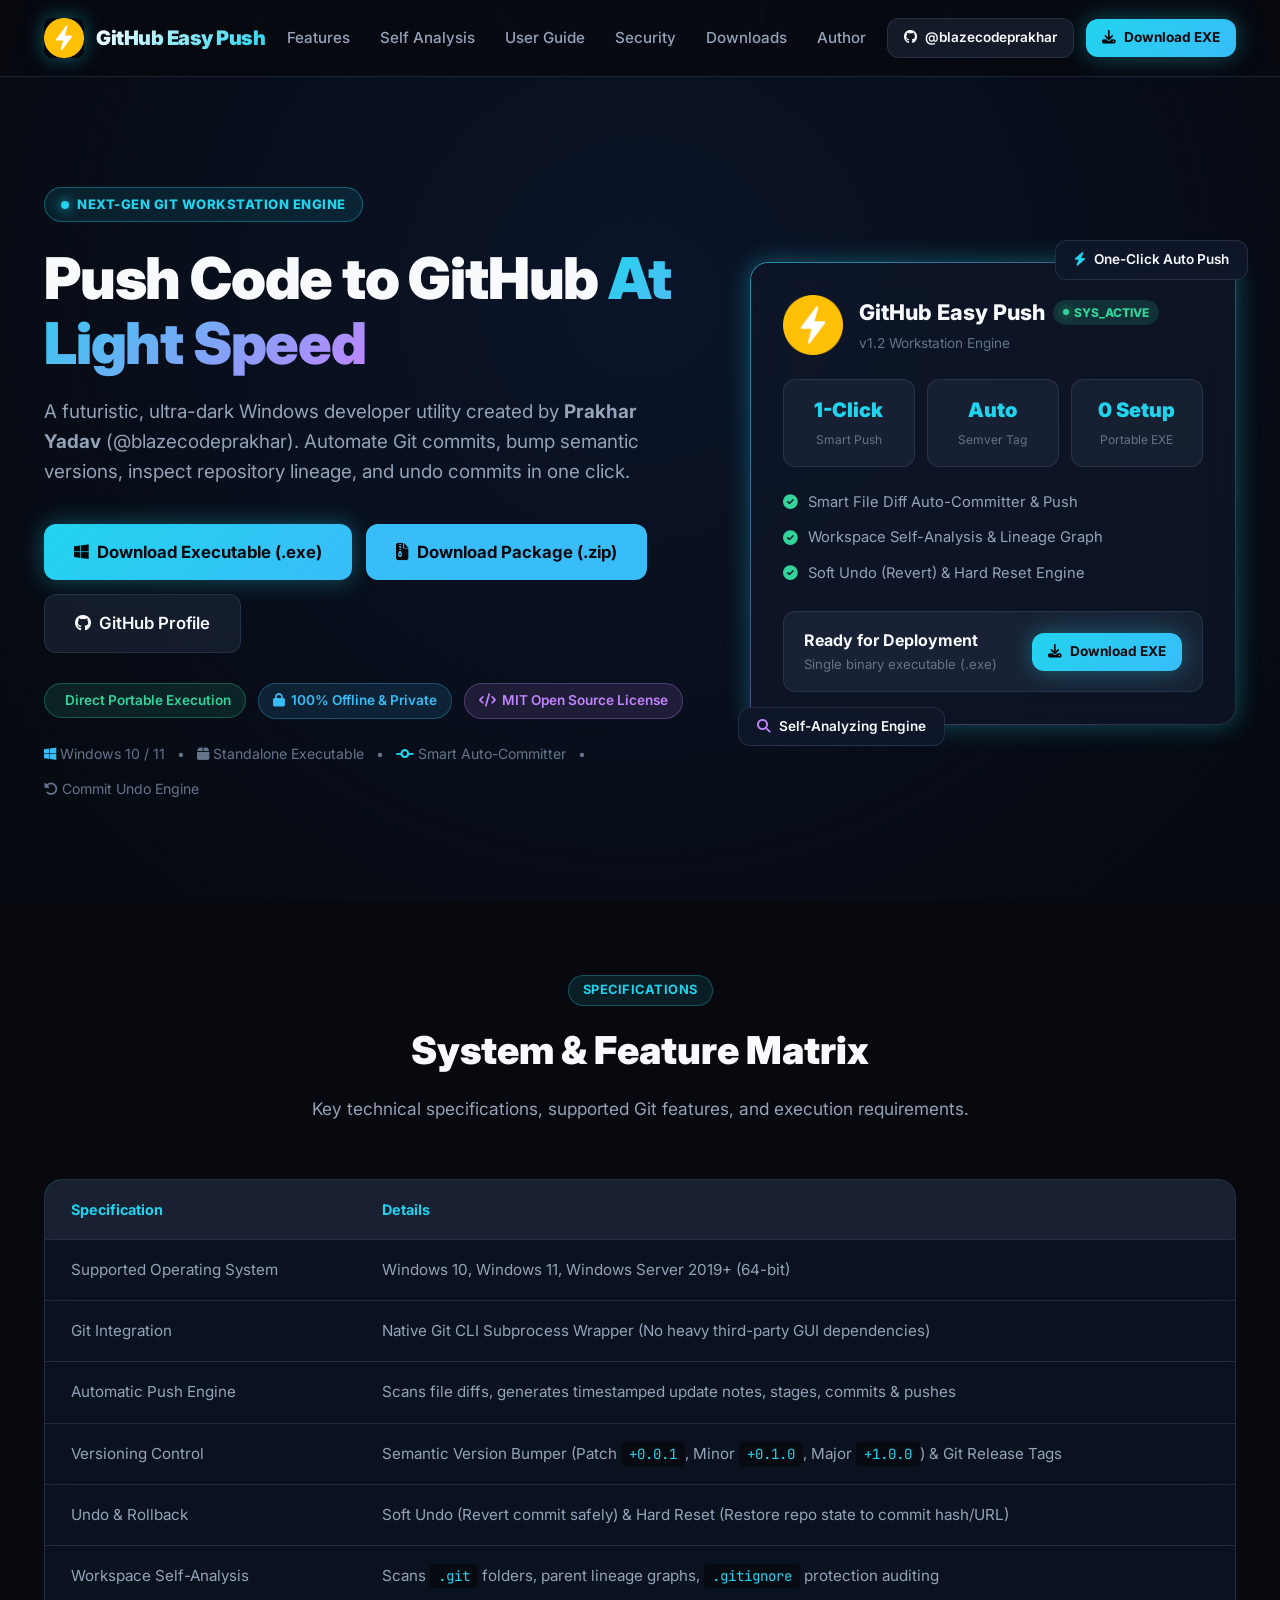
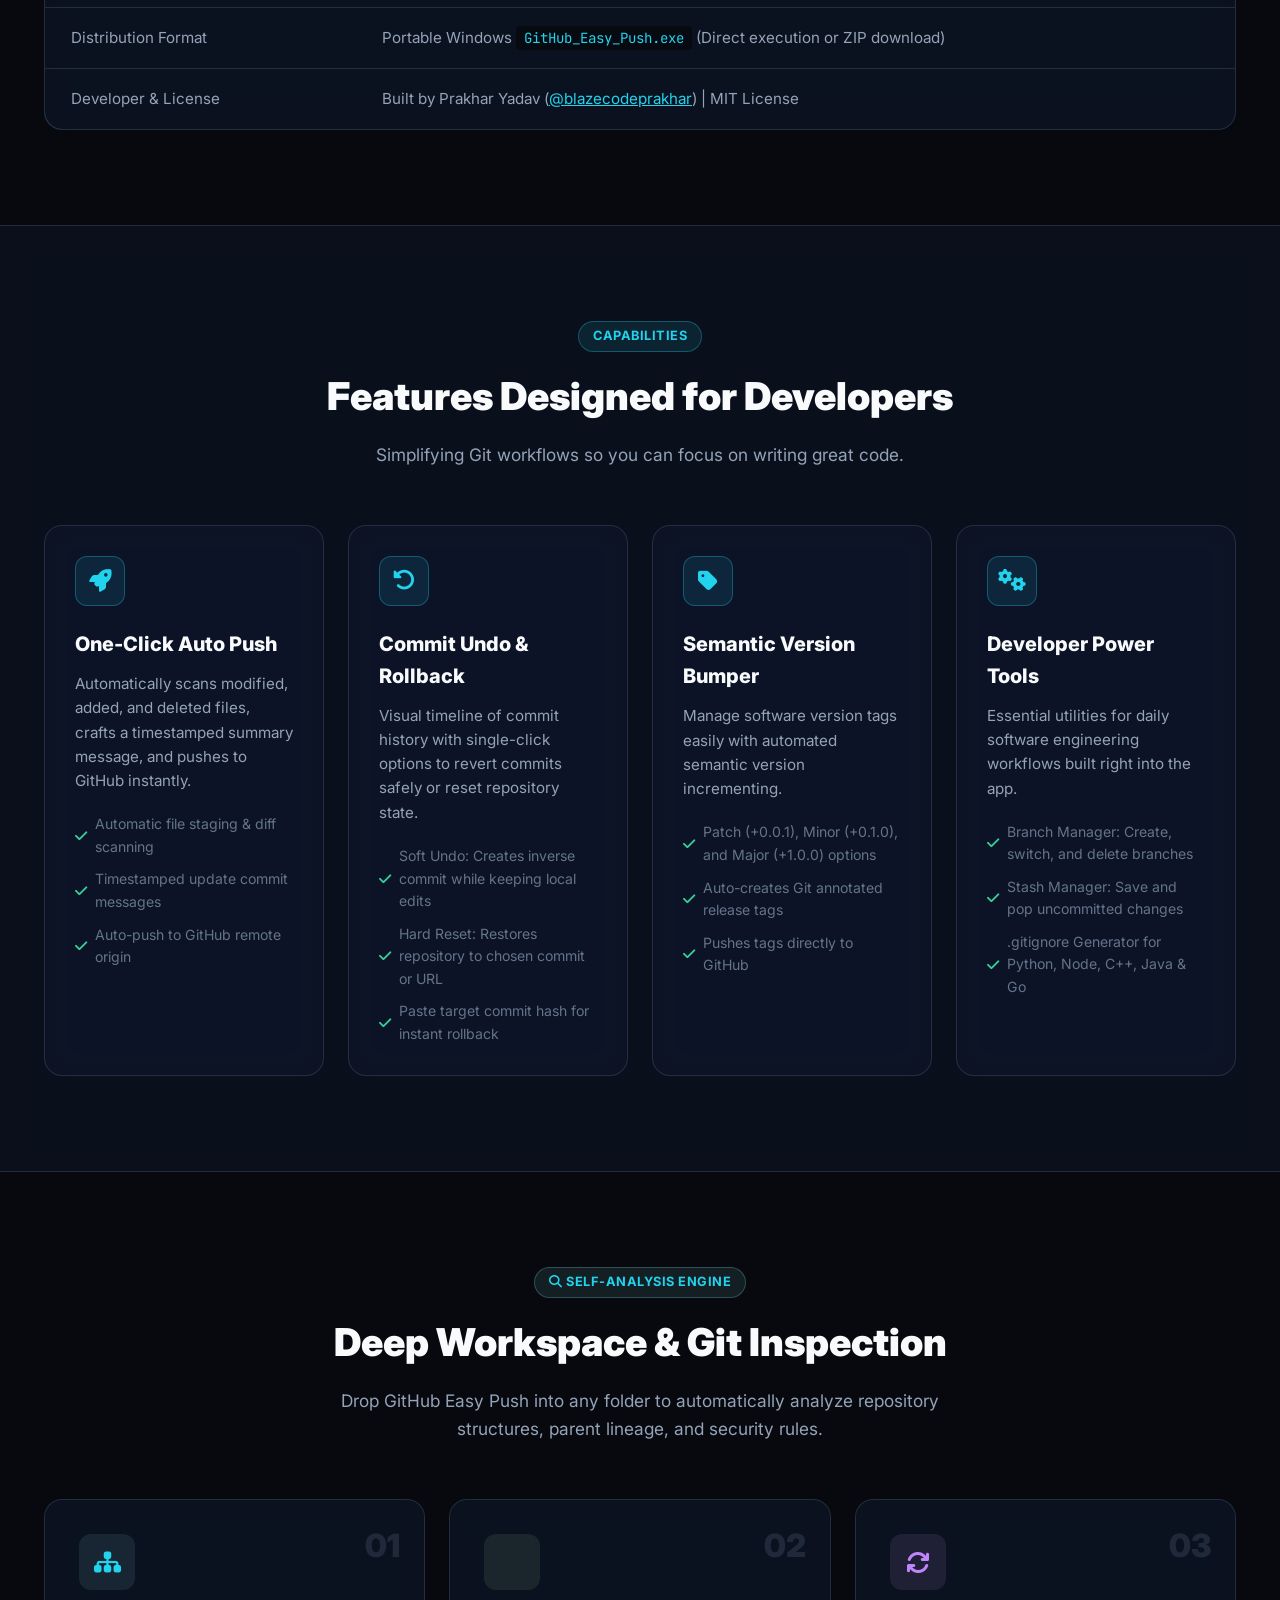
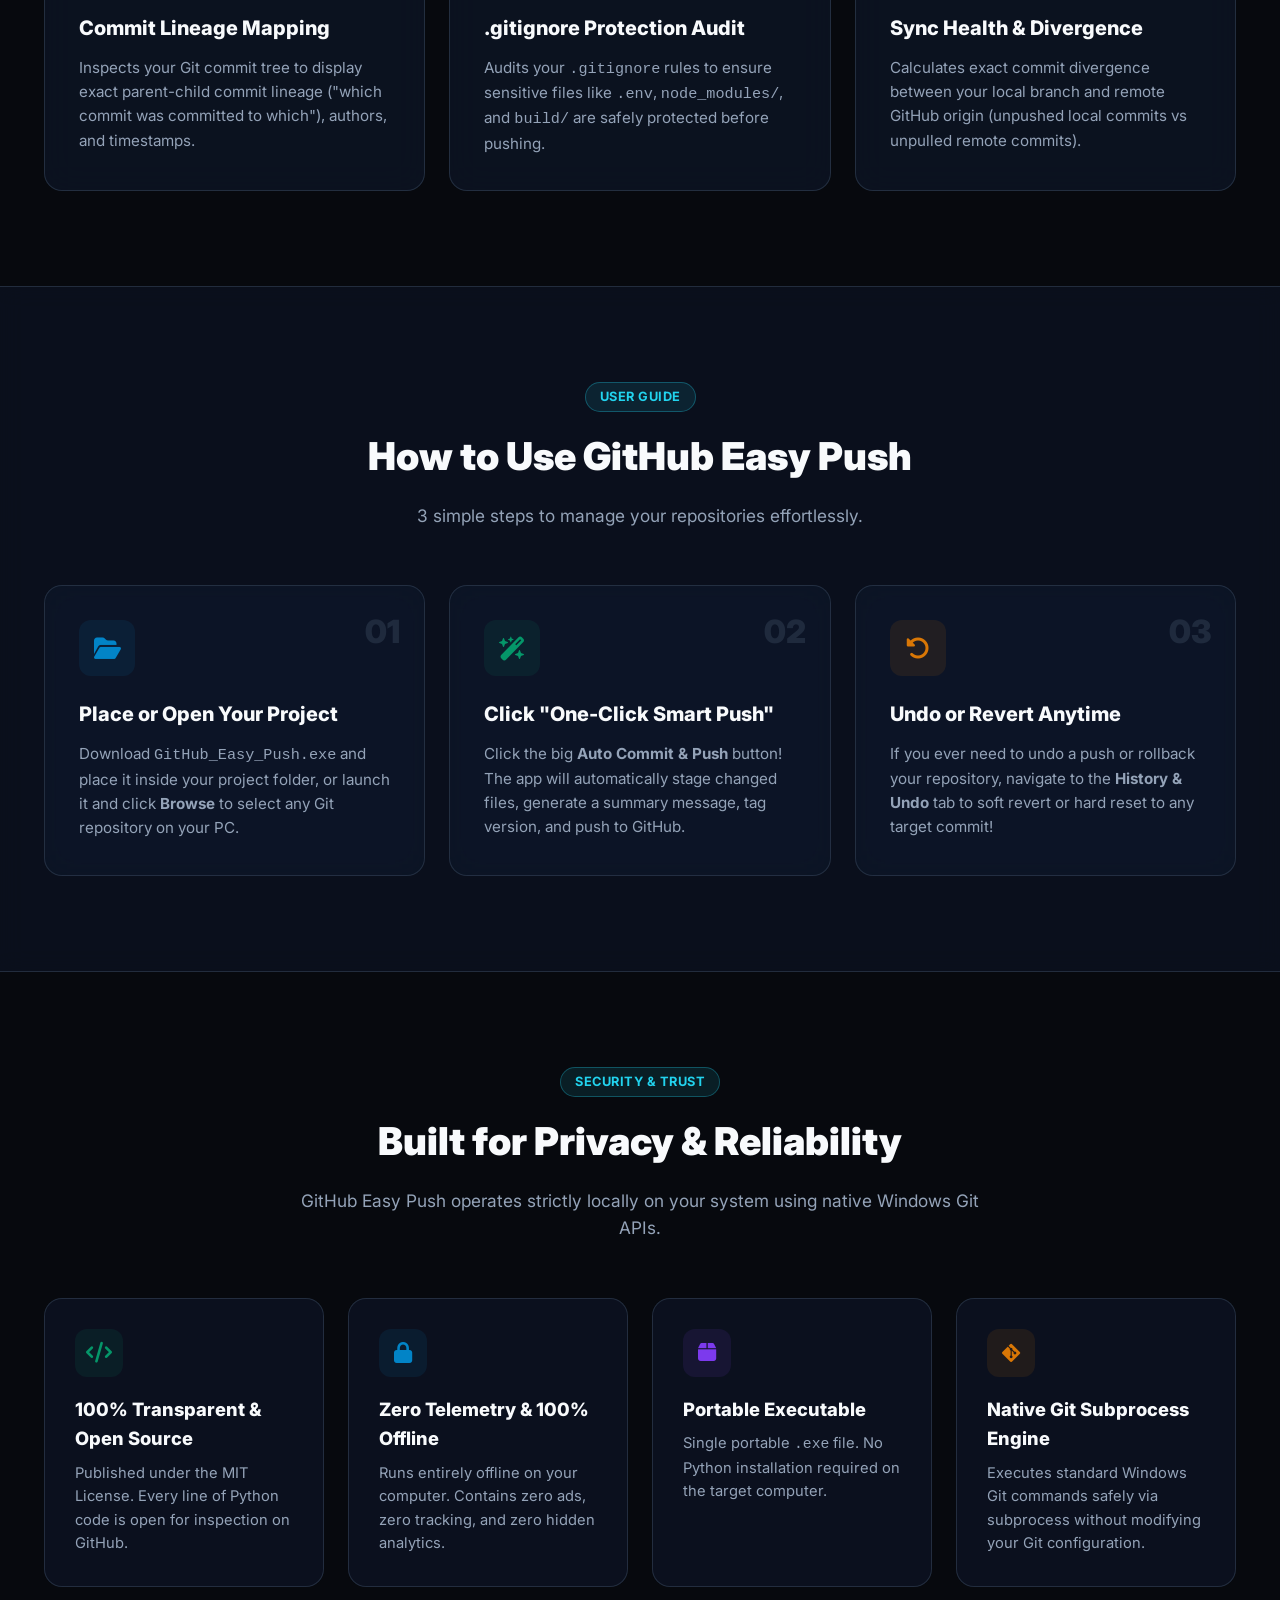
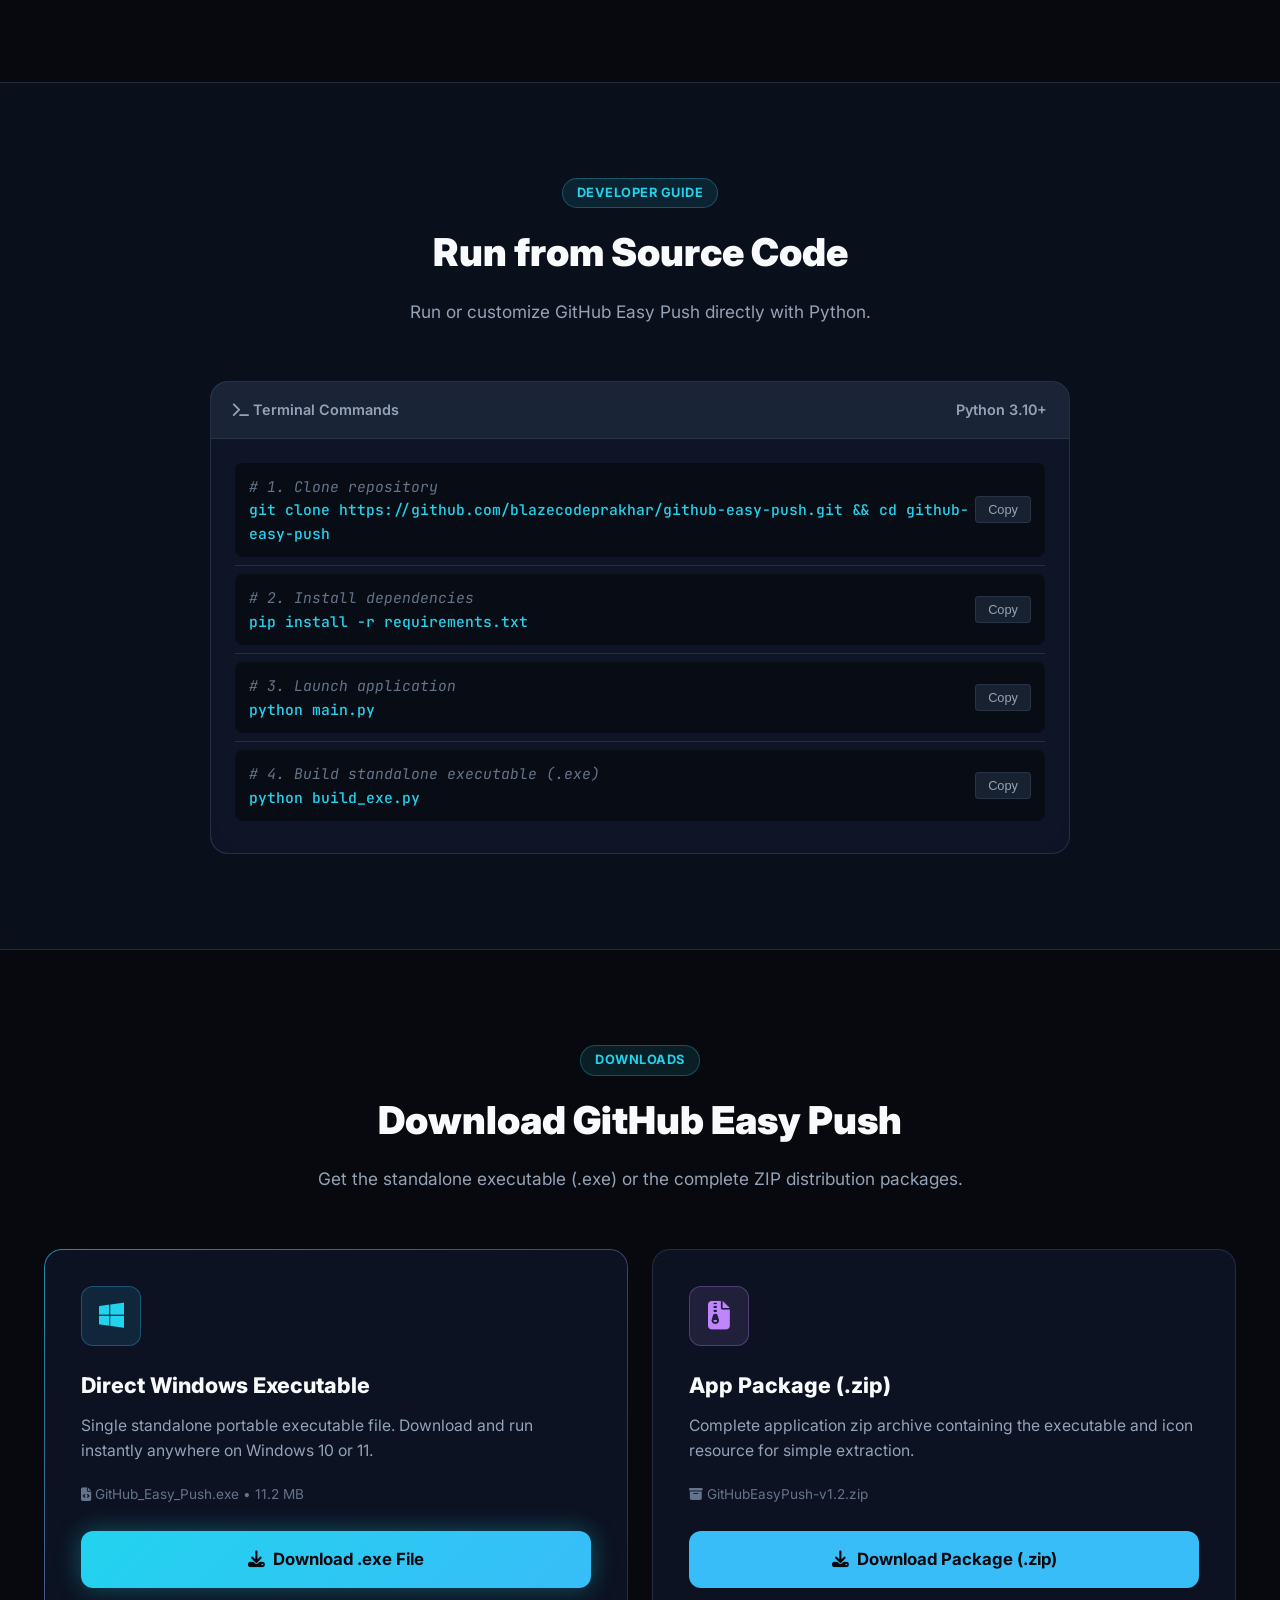
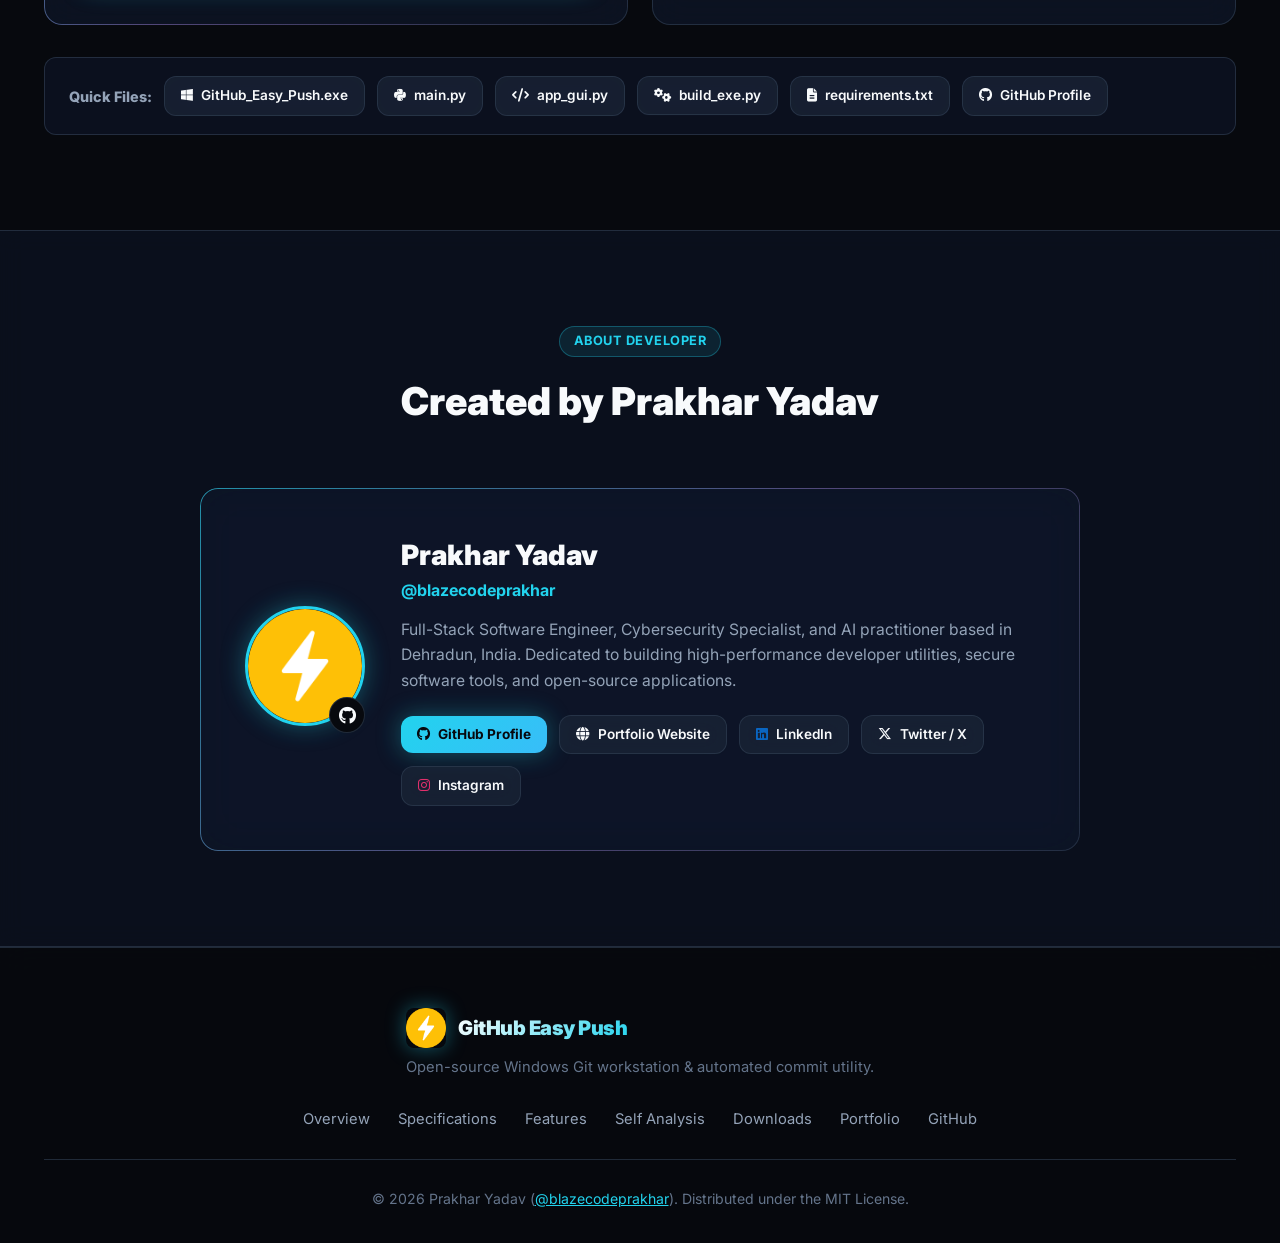
==== index.html @ ac4d38b7 "test 1" ====
<!DOCTYPE html>
<html lang="en">
<head>
  <meta charset="UTF-8">
  <meta name="viewport" content="width=device-width, initial-scale=1.0">
  
  <!-- Primary SEO Tags -->
  <title>GitHub Easy Push | Futuristic Git Workstation & Automated Commit Engine by Prakhar Yadav</title>
  <meta name="title" content="GitHub Easy Push | Futuristic Git Workstation & Automated Commit Engine by Prakhar Yadav">
  <meta name="description" content="One-click automated Git commits, auto-push to GitHub, repository self-analysis, semver version bumper, and commit undo engine for Windows. Created by Prakhar Yadav (@blazecodeprakhar).">
  <meta name="keywords" content="github easy push, easy git push software, automated git commit tool, git repository undo engine, git version bumper, automatic git push python, prakhar yadav, blazecodeprakhar, windows git gui tool, git auto commit tool">
  <meta name="author" content="Prakhar Yadav (blazecodeprakhar)">
  <meta name="robots" content="index, follow, max-image-preview:large, max-snippet:-1, max-video-preview:-1">
  <link rel="canonical" href="https://blazecodeprakhar.github.io/github-easy-push/">

  <!-- Open Graph / Social Sharing -->
  <meta property="og:type" content="website">
  <meta property="og:url" content="https://blazecodeprakhar.github.io/github-easy-push/">
  <meta property="og:title" content="GitHub Easy Push | Futuristic Git Workstation & Automated Commit Engine">
  <meta property="og:description" content="Automate Git commits, push to GitHub in one click, perform deep repository self-analysis, and revert past commits safely. Built by Prakhar Yadav (@blazecodeprakhar).">
  <meta property="og:image" content="icon.png">
  <meta property="og:site_name" content="GitHub Easy Push">

  <!-- Twitter / X Meta Tags -->
  <meta name="twitter:card" content="summary_large_image">
  <meta name="twitter:url" content="https://blazecodeprakhar.github.io/github-easy-push/">
  <meta name="twitter:title" content="GitHub Easy Push | Futuristic Git Workstation Engine">
  <meta name="twitter:description" content="Automate Git commits, auto-bump semantic versioning, and push to GitHub in one click. Free open-source developer tool.">
  <meta name="twitter:image" content="icon.png">
  <meta name="twitter:creator" content="@iitzprakhar">

  <!-- Favicon -->
  <link rel="icon" type="image/png" href="icon.png">
  <link rel="apple-touch-icon" href="icon.png">
  
  <!-- Typography & Icons -->
  <link rel="preconnect" href="https://fonts.googleapis.com">
  <link rel="preconnect" href="https://fonts.gstatic.com" crossorigin>
  <link href="https://fonts.googleapis.com/css2?family=Inter:wght@300;400;500;600;700;800;900&family=JetBrains+Mono:wght@400;500;700&display=swap" rel="stylesheet">
  <link rel="stylesheet" href="styles.css">
  <link rel="stylesheet" href="https://cdnjs.cloudflare.com/ajax/libs/font-awesome/6.4.0/css/all.min.css">

  <!-- Schema.org JSON-LD Structured Data -->
  <script type="application/ld+json">
  {
    "@context": "https://schema.org",
    "@graph": [
      {
        "@type": "SoftwareApplication",
        "name": "GitHub Easy Push",
        "operatingSystem": "Windows 10, Windows 11, Windows Server",
        "applicationCategory": "DeveloperApplication",
        "softwareVersion": "1.2",
        "description": "GitHub Easy Push is a futuristic Windows Git workstation utility created by Prakhar Yadav (blazecodeprakhar). Automate Git commits, auto-push to remote repositories, perform deep workspace self-analysis, bump semantic versions, and undo commits safely.",
        "offers": {
          "@type": "Offer",
          "price": "0.00",
          "priceCurrency": "USD"
        },
        "author": {
          "@type": "Person",
          "name": "Prakhar Yadav",
          "alternateName": "blazecodeprakhar",
          "url": "https://blazecodeprakhar.netlify.app",
          "sameAs": [
            "https://github.com/blazecodeprakhar",
            "https://www.linkedin.com/in/prakhar-yadav096/",
            "https://x.com/iitzprakhar"
          ]
        },
        "downloadUrl": "https://github.com/blazecodeprakhar/github-easy-push",
        "license": "https://opensource.org/licenses/MIT"
      }
    ]
  }
  </script>
</head>
<body class="dark-theme">

  <!-- Canvas Background for Cosmic Falling Star Effect -->
  <canvas id="space-canvas"></canvas>

  <!-- Navigation Bar -->
  <header class="navbar">
    <div class="container navbar-container">
      <a href="#" class="brand-logo" aria-label="GitHub Easy Push Homepage">
        <img src="icon.png" alt="GitHub Easy Push Icon" class="brand-icon-img">
        <span class="brand-title">GitHub Easy Push</span>
      </a>

      <nav class="nav-menu" id="nav-menu">
        <ul class="nav-links">
          <li><a href="#features">Features</a></li>
          <li><a href="#self-analysis">Self Analysis</a></li>
          <li><a href="#guide">User Guide</a></li>
          <li><a href="#trust">Security</a></li>
          <li><a href="#downloads">Downloads</a></li>
          <li><a href="#author">Author</a></li>
        </ul>
      </nav>

      <div class="nav-actions">
        <a href="https://github.com/blazecodeprakhar" target="_blank" class="btn btn-secondary btn-sm" aria-label="View Profile on GitHub">
          <i class="fa-brands fa-github"></i> @blazecodeprakhar
        </a>
        <a href="GitHub_Easy_Push.exe" download="GitHub_Easy_Push.exe" class="btn btn-primary btn-sm download-exe-trigger" aria-label="Download Windows Executable">
          <i class="fa-solid fa-download"></i> Download EXE
        </a>
      </div>

      <button class="nav-toggle" id="nav-toggle" aria-label="Toggle navigation menu">
        <i class="fa-solid fa-bars"></i>
      </button>
    </div>
  </header>

  <!-- Futuristic Hero Section -->
  <main>
    <section class="hero" id="overview">
      <div class="container">
        <div class="hero-grid">
          <!-- Hero Text -->
          <div class="hero-content">
            <div class="hero-badge">
              <span class="pulse-dot"></span> NEXT-GEN GIT WORKSTATION ENGINE
            </div>

            <h1 class="hero-title">
              Push Code to GitHub <span class="gradient-text">At Light Speed</span>
            </h1>

            <p class="hero-subtitle">
              A futuristic, ultra-dark Windows developer utility created by <strong>Prakhar Yadav</strong> (@blazecodeprakhar). Automate Git commits, bump semantic versions, inspect repository lineage, and undo commits in one click.
            </p>

            <!-- Download Action Buttons -->
            <div class="hero-actions">
              <a href="GitHub_Easy_Push.exe" download="GitHub_Easy_Push.exe" class="btn btn-primary btn-lg download-exe-trigger" aria-label="Download Standalone Windows Executable">
                <i class="fa-brands fa-windows"></i> Download Executable (.exe)
              </a>

              <a href="GitHubEasyPush-v1.2.zip" download="GitHubEasyPush-v1.2.zip" class="btn btn-blue btn-lg download-zip-trigger" aria-label="Download Windows App Package ZIP">
                <i class="fa-solid fa-file-zipper"></i> Download Package (.zip)
              </a>

              <a href="https://github.com/blazecodeprakhar" target="_blank" class="btn btn-secondary btn-lg" aria-label="GitHub Profile">
                <i class="fa-brands fa-github"></i> GitHub Profile
              </a>
            </div>

            <!-- Trust Assurance Bar -->
            <div class="hero-trust-bar">
              <span class="trust-badge badge-emerald">
                <i class="fa-solid fa-shield-check"></i> Direct Portable Execution
              </span>
              <span class="trust-badge badge-blue">
                <i class="fa-solid fa-lock"></i> 100% Offline & Private
              </span>
              <span class="trust-badge badge-purple">
                <i class="fa-solid fa-code"></i> MIT Open Source License
              </span>
            </div>

            <!-- Specs Summary -->
            <div class="hero-specs-row">
              <span><i class="fa-brands fa-windows" style="color: var(--accent-blue);"></i> Windows 10 / 11</span>
              <span>•</span>
              <span><i class="fa-solid fa-box"></i> Standalone Executable</span>
              <span>•</span>
              <span><i class="fa-solid fa-code-commit" style="color: var(--accent-cyan);"></i> Smart Auto-Committer</span>
              <span>•</span>
              <span><i class="fa-solid fa-rotate-left"></i> Commit Undo Engine</span>
            </div>
          </div>

          <!-- Hero Visual Card Showcase -->
          <div class="hero-visual">
            <div class="hero-card-wrapper">
              <div class="hero-floating-badge float-1">
                <i class="fa-solid fa-bolt" style="color: var(--accent-cyan);"></i> One-Click Auto Push
              </div>
              <div class="hero-floating-badge float-2">
                <i class="fa-solid fa-magnifying-glass" style="color: var(--accent-purple);"></i> Self-Analyzing Engine
              </div>

              <div class="hero-card glow-border">
                <div class="hero-card-top">
                  <img src="icon.png" alt="GitHub Easy Push Logo" class="hero-app-icon">
                  <div>
                    <div style="display: flex; align-items: center; gap: 8px;">
                      <h3 class="hero-app-name">GitHub Easy Push</h3>
                      <span class="hero-app-status"><span class="status-dot"></span> SYS_ACTIVE</span>
                    </div>
                    <span class="hero-app-version">v1.2 Workstation Engine</span>
                  </div>
                </div>

                <div class="hero-stats-grid">
                  <div class="stat-box">
                    <span class="stat-num">1-Click</span>
                    <span class="stat-lbl">Smart Push</span>
                  </div>
                  <div class="stat-box">
                    <span class="stat-num">Auto</span>
                    <span class="stat-lbl">Semver Tag</span>
                  </div>
                  <div class="stat-box">
                    <span class="stat-num">0 Setup</span>
                    <span class="stat-lbl">Portable EXE</span>
                  </div>
                </div>

                <div class="hero-card-features">
                  <div class="card-feat-item">
                    <i class="fa-solid fa-circle-check" style="color: var(--accent-emerald);"></i>
                    <span>Smart File Diff Auto-Committer & Push</span>
                  </div>
                  <div class="card-feat-item">
                    <i class="fa-solid fa-circle-check" style="color: var(--accent-emerald);"></i>
                    <span>Workspace Self-Analysis & Lineage Graph</span>
                  </div>
                  <div class="card-feat-item">
                    <i class="fa-solid fa-circle-check" style="color: var(--accent-emerald);"></i>
                    <span>Soft Undo (Revert) & Hard Reset Engine</span>
                  </div>
                </div>

                <div class="hero-card-download">
                  <div>
                    <strong>Ready for Deployment</strong>
                    <p>Single binary executable (.exe)</p>
                  </div>
                  <a href="GitHub_Easy_Push.exe" download="GitHub_Easy_Push.exe" class="btn btn-primary btn-sm download-exe-trigger" aria-label="Download Executable">
                    <i class="fa-solid fa-download"></i> Download EXE
                  </a>
                </div>
              </div>
            </div>
          </div>
        </div>
      </div>
    </section>

    <!-- Specifications Matrix -->
    <section class="section" id="specifications">
      <div class="container">
        <div class="section-header text-center">
          <span class="section-tag">SPECIFICATIONS</span>
          <h2 class="section-title">System & Feature Matrix</h2>
          <p class="section-desc">Key technical specifications, supported Git features, and execution requirements.</p>
        </div>

        <div class="spec-table-box glow-border">
          <table class="spec-table">
            <thead>
              <tr>
                <th scope="col">Specification</th>
                <th scope="col">Details</th>
              </tr>
            </thead>
            <tbody>
              <tr>
                <td>Supported Operating System</td>
                <td>Windows 10, Windows 11, Windows Server 2019+ (64-bit)</td>
              </tr>
              <tr>
                <td>Git Integration</td>
                <td>Native Git CLI Subprocess Wrapper (No heavy third-party GUI dependencies)</td>
              </tr>
              <tr>
                <td>Automatic Push Engine</td>
                <td>Scans file diffs, generates timestamped update notes, stages, commits & pushes</td>
              </tr>
              <tr>
                <td>Versioning Control</td>
                <td>Semantic Version Bumper (Patch <code>+0.0.1</code>, Minor <code>+0.1.0</code>, Major <code>+1.0.0</code>) & Git Release Tags</td>
              </tr>
              <tr>
                <td>Undo & Rollback</td>
                <td>Soft Undo (Revert commit safely) & Hard Reset (Restore repo state to commit hash/URL)</td>
              </tr>
              <tr>
                <td>Workspace Self-Analysis</td>
                <td>Scans <code>.git</code> folders, parent lineage graphs, <code>.gitignore</code> protection auditing</td>
              </tr>
              <tr>
                <td>Distribution Format</td>
                <td>Portable Windows <code>GitHub_Easy_Push.exe</code> (Direct execution or ZIP download)</td>
              </tr>
              <tr>
                <td>Developer & License</td>
                <td>Built by Prakhar Yadav (<a href="https://github.com/blazecodeprakhar" target="_blank" style="color: var(--accent-cyan);">@blazecodeprakhar</a>) | MIT License</td>
              </tr>
            </tbody>
          </table>
        </div>
      </div>
    </section>

    <!-- Core Capabilities Grid -->
    <section class="section section-alt" id="features">
      <div class="container">
        <div class="section-header text-center">
          <span class="section-tag">CAPABILITIES</span>
          <h2 class="section-title">Features Designed for Developers</h2>
          <p class="section-desc">Simplifying Git workflows so you can focus on writing great code.</p>
        </div>

        <div class="features-grid">
          <!-- Feature 1 -->
          <article class="feature-card tilt-card">
            <div class="feature-icon"><i class="fa-solid fa-rocket"></i></div>
            <h3>One-Click Auto Push</h3>
            <p>Automatically scans modified, added, and deleted files, crafts a timestamped summary message, and pushes to GitHub instantly.</p>
            <ul class="feature-list">
              <li><i class="fa-solid fa-check"></i> Automatic file staging & diff scanning</li>
              <li><i class="fa-solid fa-check"></i> Timestamped update commit messages</li>
              <li><i class="fa-solid fa-check"></i> Auto-push to GitHub remote origin</li>
            </ul>
          </article>

          <!-- Feature 2 -->
          <article class="feature-card tilt-card">
            <div class="feature-icon"><i class="fa-solid fa-rotate-left"></i></div>
            <h3>Commit Undo & Rollback</h3>
            <p>Visual timeline of commit history with single-click options to revert commits safely or reset repository state.</p>
            <ul class="feature-list">
              <li><i class="fa-solid fa-check"></i> Soft Undo: Creates inverse commit while keeping local edits</li>
              <li><i class="fa-solid fa-check"></i> Hard Reset: Restores repository to chosen commit or URL</li>
              <li><i class="fa-solid fa-check"></i> Paste target commit hash for instant rollback</li>
            </ul>
          </article>

          <!-- Feature 3 -->
          <article class="feature-card tilt-card">
            <div class="feature-icon"><i class="fa-solid fa-tag"></i></div>
            <h3>Semantic Version Bumper</h3>
            <p>Manage software version tags easily with automated semantic version incrementing.</p>
            <ul class="feature-list">
              <li><i class="fa-solid fa-check"></i> Patch (+0.0.1), Minor (+0.1.0), and Major (+1.0.0) options</li>
              <li><i class="fa-solid fa-check"></i> Auto-creates Git annotated release tags</li>
              <li><i class="fa-solid fa-check"></i> Pushes tags directly to GitHub</li>
            </ul>
          </article>

          <!-- Feature 4 -->
          <article class="feature-card tilt-card">
            <div class="feature-icon"><i class="fa-solid fa-gears"></i></div>
            <h3>Developer Power Tools</h3>
            <p>Essential utilities for daily software engineering workflows built right into the app.</p>
            <ul class="feature-list">
              <li><i class="fa-solid fa-check"></i> Branch Manager: Create, switch, and delete branches</li>
              <li><i class="fa-solid fa-check"></i> Stash Manager: Save and pop uncommitted changes</li>
              <li><i class="fa-solid fa-check"></i> .gitignore Generator for Python, Node, C++, Java & Go</li>
            </ul>
          </article>
        </div>
      </div>
    </section>

    <!-- Self Analysis Showcase Section -->
    <section class="section" id="self-analysis">
      <div class="container">
        <div class="section-header text-center">
          <span class="section-tag" style="background: rgba(137, 220, 235, 0.1); color: var(--accent-cyan); border: 1px solid rgba(137, 220, 235, 0.25);">
            <i class="fa-solid fa-magnifying-glass"></i> SELF-ANALYSIS ENGINE
          </span>
          <h2 class="section-title">Deep Workspace & Git Inspection</h2>
          <p class="section-desc">Drop GitHub Easy Push into any folder to automatically analyze repository structures, parent lineage, and security rules.</p>
        </div>

        <div class="guide-cards-grid">
          <div class="guide-card tilt-card">
            <div class="guide-step-badge">01</div>
            <div class="guide-card-icon" style="color: var(--accent-cyan); background: rgba(137, 220, 235, 0.1);">
              <i class="fa-solid fa-sitemap"></i>
            </div>
            <h3>Commit Lineage Mapping</h3>
            <p>Inspects your Git commit tree to display exact parent-child commit lineage ("which commit was committed to which"), authors, and timestamps.</p>
          </div>

          <div class="guide-card tilt-card">
            <div class="guide-step-badge">02</div>
            <div class="guide-card-icon" style="color: var(--accent-emerald); background: rgba(166, 227, 161, 0.1);">
              <i class="fa-solid fa-shield-check"></i>
            </div>
            <h3>.gitignore Protection Audit</h3>
            <p>Audits your <code>.gitignore</code> rules to ensure sensitive files like <code>.env</code>, <code>node_modules/</code>, and <code>build/</code> are safely protected before pushing.</p>
          </div>

          <div class="guide-card tilt-card">
            <div class="guide-step-badge">03</div>
            <div class="guide-card-icon" style="color: var(--accent-purple); background: rgba(203, 166, 247, 0.1);">
              <i class="fa-solid fa-arrows-rotate"></i>
            </div>
            <h3>Sync Health & Divergence</h3>
            <p>Calculates exact commit divergence between your local branch and remote GitHub origin (unpushed local commits vs unpulled remote commits).</p>
          </div>
        </div>
      </div>
    </section>

    <!-- Quick User Guide -->
    <section class="section section-alt" id="guide">
      <div class="container">
        <div class="section-header text-center">
          <span class="section-tag">USER GUIDE</span>
          <h2 class="section-title">How to Use GitHub Easy Push</h2>
          <p class="section-desc">3 simple steps to manage your repositories effortlessly.</p>
        </div>

        <div class="guide-cards-grid">
          <div class="guide-card">
            <div class="guide-step-badge">01</div>
            <div class="guide-card-icon" style="color: #0284c7; background: rgba(2, 132, 199, 0.1);">
              <i class="fa-solid fa-folder-open"></i>
            </div>
            <h3>Place or Open Your Project</h3>
            <p>Download <code>GitHub_Easy_Push.exe</code> and place it inside your project folder, or launch it and click <strong>Browse</strong> to select any Git repository on your PC.</p>
          </div>

          <div class="guide-card">
            <div class="guide-step-badge">02</div>
            <div class="guide-card-icon" style="color: #059669; background: rgba(5, 150, 105, 0.1);">
              <i class="fa-solid fa-wand-magic-sparkles"></i>
            </div>
            <h3>Click "One-Click Smart Push"</h3>
            <p>Click the big <strong>Auto Commit & Push</strong> button! The app will automatically stage changed files, generate a summary message, tag version, and push to GitHub.</p>
          </div>

          <div class="guide-card">
            <div class="guide-step-badge">03</div>
            <div class="guide-card-icon" style="color: #d97706; background: rgba(217, 119, 6, 0.1);">
              <i class="fa-solid fa-rotate-left"></i>
            </div>
            <h3>Undo or Revert Anytime</h3>
            <p>If you ever need to undo a push or rollback your repository, navigate to the <strong>History & Undo</strong> tab to soft revert or hard reset to any target commit!</p>
          </div>
        </div>
      </div>
    </section>

    <!-- Trust & Guarantee -->
    <section class="section" id="trust">
      <div class="container">
        <div class="section-header text-center">
          <span class="section-tag">SECURITY & TRUST</span>
          <h2 class="section-title">Built for Privacy & Reliability</h2>
          <p class="section-desc">GitHub Easy Push operates strictly locally on your system using native Windows Git APIs.</p>
        </div>

        <div class="trust-grid">
          <div class="trust-card">
            <div class="trust-card-icon" style="color: #059669; background: rgba(5, 150, 105, 0.1);">
              <i class="fa-solid fa-code"></i>
            </div>
            <h3>100% Transparent & Open Source</h3>
            <p>Published under the MIT License. Every line of Python code is open for inspection on GitHub.</p>
          </div>

          <div class="trust-card">
            <div class="trust-card-icon" style="color: #0284c7; background: rgba(2, 132, 199, 0.1);">
              <i class="fa-solid fa-lock"></i>
            </div>
            <h3>Zero Telemetry & 100% Offline</h3>
            <p>Runs entirely offline on your computer. Contains zero ads, zero tracking, and zero hidden analytics.</p>
          </div>

          <div class="trust-card">
            <div class="trust-card-icon" style="color: #7c3aed; background: rgba(124, 58, 237, 0.1);">
              <i class="fa-solid fa-box"></i>
            </div>
            <h3>Portable Executable</h3>
            <p>Single portable <code>.exe</code> file. No Python installation required on the target computer.</p>
          </div>

          <div class="trust-card">
            <div class="trust-card-icon" style="color: #d97706; background: rgba(217, 119, 6, 0.1);">
              <i class="fa-brands fa-git-alt"></i>
            </div>
            <h3>Native Git Subprocess Engine</h3>
            <p>Executes standard Windows Git commands safely via subprocess without modifying your Git configuration.</p>
          </div>
        </div>
      </div>
    </section>

    <!-- Developer Guide Section -->
    <section class="section section-alt" id="cli">
      <div class="container">
        <div class="section-header text-center">
          <span class="section-tag">DEVELOPER GUIDE</span>
          <h2 class="section-title">Run from Source Code</h2>
          <p class="section-desc">Run or customize GitHub Easy Push directly with Python.</p>
        </div>

        <div class="cli-box glow-border">
          <div class="cli-header">
            <span><i class="fa-solid fa-terminal"></i> Terminal Commands</span>
            <span>Python 3.10+</span>
          </div>
          <div class="cli-body">
            <div class="cli-line">
              <span><span class="cli-comment"># 1. Clone repository</span><br><span class="cli-cmd">git clone https://github.com/blazecodeprakhar/github-easy-push.git && cd github-easy-push</span></span>
              <button class="copy-btn" onclick="copyCode('git clone https://github.com/blazecodeprakhar/github-easy-push.git && cd github-easy-push', this)">Copy</button>
            </div>
            <div class="cli-divider"></div>
            <div class="cli-line">
              <span><span class="cli-comment"># 2. Install dependencies</span><br><span class="cli-cmd">pip install -r requirements.txt</span></span>
              <button class="copy-btn" onclick="copyCode('pip install -r requirements.txt', this)">Copy</button>
            </div>
            <div class="cli-divider"></div>
            <div class="cli-line">
              <span><span class="cli-comment"># 3. Launch application</span><br><span class="cli-cmd">python main.py</span></span>
              <button class="copy-btn" onclick="copyCode('python main.py', this)">Copy</button>
            </div>
            <div class="cli-divider"></div>
            <div class="cli-line">
              <span><span class="cli-comment"># 4. Build standalone executable (.exe)</span><br><span class="cli-cmd">python build_exe.py</span></span>
              <button class="copy-btn" onclick="copyCode('python build_exe.py', this)">Copy</button>
            </div>
          </div>
        </div>
      </div>
    </section>

    <!-- Downloads Center -->
    <section class="section" id="downloads">
      <div class="container">
        <div class="section-header text-center">
          <span class="section-tag">DOWNLOADS</span>
          <h2 class="section-title">Download GitHub Easy Push</h2>
          <p class="section-desc">Get the standalone executable (.exe) or the complete ZIP distribution packages.</p>
        </div>

        <div class="download-primary-grid">
          <!-- Direct Executable Card -->
          <div class="download-main-card tilt-card glow-border">
            <div class="dl-icon"><i class="fa-brands fa-windows"></i></div>
            <div class="dl-details">
              <h3>Direct Windows Executable</h3>
              <p>Single standalone portable executable file. Download and run instantly anywhere on Windows 10 or 11.</p>
              <span class="dl-meta"><i class="fa-solid fa-file-code"></i> GitHub_Easy_Push.exe • 11.2 MB</span>
            </div>
            <a href="GitHub_Easy_Push.exe" download="GitHub_Easy_Push.exe" class="btn btn-primary btn-lg download-exe-trigger" aria-label="Download Direct Executable">
              <i class="fa-solid fa-download"></i> Download .exe File
            </a>
          </div>

          <!-- Executable ZIP Card -->
          <div class="download-main-card tilt-card">
            <div class="dl-icon dl-icon-zip"><i class="fa-solid fa-file-zipper"></i></div>
            <div class="dl-details">
              <h3>App Package (.zip)</h3>
              <p>Complete application zip archive containing the executable and icon resource for simple extraction.</p>
              <span class="dl-meta"><i class="fa-solid fa-box-archive"></i> GitHubEasyPush-v1.2.zip</span>
            </div>
            <a href="GitHubEasyPush-v1.2.zip" download="GitHubEasyPush-v1.2.zip" class="btn btn-blue btn-lg download-zip-trigger" aria-label="Download App Package ZIP">
              <i class="fa-solid fa-download"></i> Download Package (.zip)
            </a>
          </div>
        </div>

        <!-- Quick Resources Bar -->
        <div class="quick-resources-bar">
          <span class="quick-title">Quick Files:</span>
          <a href="GitHub_Easy_Push.exe" download="GitHub_Easy_Push.exe" class="btn btn-secondary btn-sm"><i class="fa-brands fa-windows"></i> GitHub_Easy_Push.exe</a>
          <a href="main.py" download="main.py" class="btn btn-secondary btn-sm"><i class="fa-brands fa-python"></i> main.py</a>
          <a href="app_gui.py" download="app_gui.py" class="btn btn-secondary btn-sm"><i class="fa-solid fa-code"></i> app_gui.py</a>
          <a href="build_exe.py" download="build_exe.py" class="btn btn-secondary btn-sm"><i class="fa-solid fa-gears"></i> build_exe.py</a>
          <a href="requirements.txt" download="requirements.txt" class="btn btn-secondary btn-sm"><i class="fa-solid fa-file-lines"></i> requirements.txt</a>
          <a href="https://github.com/blazecodeprakhar" target="_blank" class="btn btn-secondary btn-sm"><i class="fa-brands fa-github"></i> GitHub Profile</a>
        </div>
      </div>
    </section>

    <!-- Author Profile Section -->
    <section class="section section-alt" id="author">
      <div class="container">
        <div class="section-header text-center">
          <span class="section-tag">ABOUT DEVELOPER</span>
          <h2 class="section-title">Created by Prakhar Yadav</h2>
        </div>

        <div class="author-card glow-border">
          <div class="author-avatar-wrapper">
            <img src="https://github.com/blazecodeprakhar.png" alt="Prakhar Yadav GitHub Avatar Profile" class="author-avatar" onerror="this.src='icon.png'">
            <span class="author-github-badge" title="Active GitHub Profile"><i class="fa-brands fa-github"></i></span>
          </div>

          <div class="author-info">
            <h3 class="author-name">Prakhar Yadav</h3>
            <div class="author-handle">@blazecodeprakhar</div>
            <p class="author-bio">
              Full-Stack Software Engineer, Cybersecurity Specialist, and AI practitioner based in Dehradun, India. Dedicated to building high-performance developer utilities, secure software tools, and open-source applications.
            </p>

            <div class="author-socials">
              <a href="https://github.com/blazecodeprakhar" target="_blank" class="btn btn-primary btn-sm" aria-label="GitHub Profile">
                <i class="fa-brands fa-github"></i> GitHub Profile
              </a>
              <a href="https://blazecodeprakhar.netlify.app" target="_blank" class="btn btn-secondary btn-sm" aria-label="Portfolio Website">
                <i class="fa-solid fa-globe"></i> Portfolio Website
              </a>
              <a href="https://www.linkedin.com/in/prakhar-yadav096/" target="_blank" class="btn btn-secondary btn-sm" aria-label="LinkedIn Profile">
                <i class="fa-brands fa-linkedin" style="color: #0a66c2;"></i> LinkedIn
              </a>
              <a href="https://x.com/iitzprakhar" target="_blank" class="btn btn-secondary btn-sm" aria-label="Twitter X Profile">
                <i class="fa-brands fa-x-twitter"></i> Twitter / X
              </a>
              <a href="https://www.instagram.com/iitzprakhar/" target="_blank" class="btn btn-secondary btn-sm" aria-label="Instagram Profile">
                <i class="fa-brands fa-instagram" style="color: #e1306c;"></i> Instagram
              </a>
            </div>
          </div>
        </div>
      </div>
    </section>
  </main>

  <!-- Footer -->
  <footer class="footer">
    <div class="container footer-container">
      <div class="footer-top">
        <a href="#" class="brand-logo" aria-label="GitHub Easy Push Footer Logo">
          <img src="icon.png" alt="GitHub Easy Push Icon" class="brand-icon-img">
          <span class="brand-title">GitHub Easy Push</span>
        </a>
        <p class="footer-desc">Open-source Windows Git workstation & automated commit utility.</p>
      </div>

      <nav class="footer-nav" aria-label="Footer Navigation">
        <a href="#overview">Overview</a>
        <a href="#specifications">Specifications</a>
        <a href="#features">Features</a>
        <a href="#self-analysis">Self Analysis</a>
        <a href="#downloads">Downloads</a>
        <a href="https://blazecodeprakhar.netlify.app" target="_blank">Portfolio</a>
        <a href="https://github.com/blazecodeprakhar" target="_blank">GitHub</a>
      </nav>

      <div class="footer-bottom">
        <p>© 2026 Prakhar Yadav (<a href="https://github.com/blazecodeprakhar" target="_blank" style="color: var(--accent-cyan);">@blazecodeprakhar</a>). Distributed under the MIT License.</p>
      </div>
    </div>
  </footer>

  <script src="script.js"></script>
</body>
</html>
---- styles.css ----
/* ==========================================================================
   GitHub Easy Push - Next-Gen Futuristic Sci-Fi Stylesheet
   Falling Star Cosmic Space Engine by Prakhar Yadav (@blazecodeprakhar)
   ========================================================================== */

:root {
  /* Ultra Dark Sci-Fi Palette */
  --bg-dark: #07090E;
  --bg-card: rgba(15, 23, 42, 0.65);
  --bg-card-alt: rgba(30, 41, 59, 0.75);
  --border-color: rgba(51, 65, 85, 0.6);
  --border-glow: #22D3EE;

  /* Typography Colors */
  --text-main: #F8FAFC;
  --text-secondary: #94A3B8;
  --text-muted: #64748B;

  /* Cyber Accents */
  --accent-blue: #38BDF8;
  --accent-cyan: #22D3EE;
  --accent-emerald: #34D399;
  --accent-purple: #C084FC;
  --accent-amber: #FBBF24;
  --accent-rose: #FB7185;

  /* Glow Effects */
  --glow-cyan: 0 0 25px rgba(34, 211, 238, 0.35);
  --glow-blue: 0 0 25px rgba(56, 189, 248, 0.35);
  --glow-purple: 0 0 25px rgba(192, 132, 252, 0.35);

  /* Layout */
  --radius-sm: 8px;
  --radius-md: 12px;
  --radius-lg: 18px;
  --radius-full: 9999px;
  --transition: all 0.25s cubic-bezier(0.4, 0, 0.2, 1);
}

/* Base Reset */
*, *::before, *::after {
  box-sizing: border-box;
  margin: 0;
  padding: 0;
}

html {
  scroll-behavior: smooth;
  font-family: 'Inter', system-ui, -apple-system, sans-serif;
  background-color: var(--bg-dark);
  color: var(--text-main);
  line-height: 1.6;
}

body {
  overflow-x: hidden;
  background-color: var(--bg-dark);
  position: relative;
}

/* Canvas Background for Cosmic Falling Star Engine */
#space-canvas {
  position: fixed;
  top: 0;
  left: 0;
  width: 100vw;
  height: 100vh;
  z-index: 1; /* Sits behind text/cards (z-index 5) */
  pointer-events: none;
}

header, main, footer {
  position: relative;
  z-index: 5; /* Keeps all text & interactive cards above canvas */
}

/* Custom Scrollbar */
::-webkit-scrollbar {
  width: 10px;
}
::-webkit-scrollbar-track {
  background: var(--bg-dark);
}
::-webkit-scrollbar-thumb {
  background: var(--border-color);
  border-radius: var(--radius-full);
}
::-webkit-scrollbar-thumb:hover {
  background: var(--accent-cyan);
}

/* Containers */
.container {
  max-width: 1240px;
  margin: 0 auto;
  padding: 0 24px;
}

.text-center { text-align: center; }

/* Glowing Cyber Border */
.glow-border {
  position: relative;
}
.glow-border::before {
  content: '';
  position: absolute;
  inset: -1px;
  border-radius: inherit;
  padding: 1px;
  background: linear-gradient(135deg, rgba(34, 211, 238, 0.6), rgba(192, 132, 252, 0.3), transparent);
  -webkit-mask: linear-gradient(#fff 0 0) content-box, linear-gradient(#fff 0 0);
  -webkit-mask-composite: xor;
  mask-composite: exclude;
  pointer-events: none;
}

/* Buttons */
.btn {
  display: inline-flex;
  align-items: center;
  justify-content: center;
  gap: 8px;
  padding: 12px 24px;
  font-size: 0.95rem;
  font-weight: 600;
  border-radius: var(--radius-md);
  text-decoration: none;
  transition: var(--transition);
  cursor: pointer;
  border: none;
}

.btn-sm { padding: 8px 16px; font-size: 0.85rem; }
.btn-lg { padding: 15px 30px; font-size: 1.05rem; }

.btn-primary {
  background: linear-gradient(135deg, var(--accent-cyan), var(--accent-blue));
  color: #07090E;
  font-weight: 700;
  box-shadow: var(--glow-cyan);
}
.btn-primary:hover {
  transform: translateY(-2px);
  box-shadow: 0 0 45px rgba(34, 211, 238, 0.6);
}

.btn-blue {
  background: var(--accent-blue);
  color: #07090E;
  font-weight: 700;
}
.btn-blue:hover {
  transform: translateY(-2px);
  box-shadow: var(--glow-blue);
}

.btn-secondary {
  background: rgba(30, 41, 59, 0.6);
  color: var(--text-main);
  border: 1px solid var(--border-color);
  backdrop-filter: blur(12px);
}
.btn-secondary:hover {
  background: var(--border-color);
  border-color: var(--accent-cyan);
  transform: translateY(-2px);
}

/* Navigation Bar */
.navbar {
  position: sticky;
  top: 0;
  z-index: 1000;
  background: rgba(7, 9, 14, 0.75);
  backdrop-filter: blur(20px);
  border-bottom: 1px solid rgba(51, 65, 85, 0.5);
}

.navbar-container {
  display: flex;
  align-items: center;
  justify-content: space-between;
  height: 76px;
}

.brand-logo {
  display: flex;
  align-items: center;
  gap: 12px;
  text-decoration: none;
}

.brand-icon-img {
  width: 40px;
  height: 40px;
  border-radius: var(--radius-sm);
  box-shadow: 0 0 20px rgba(34, 211, 238, 0.4);
}

.brand-title {
  font-size: 1.25rem;
  font-weight: 900;
  letter-spacing: -0.5px;
  background: linear-gradient(135deg, #FFFFFF, var(--accent-cyan));
  -webkit-background-clip: text;
  -webkit-text-fill-color: transparent;
}

.nav-links {
  display: flex;
  align-items: center;
  gap: 30px;
  list-style: none;
}

.nav-links a {
  color: var(--text-secondary);
  text-decoration: none;
  font-size: 0.95rem;
  font-weight: 500;
  transition: var(--transition);
}

.nav-links a:hover {
  color: var(--accent-cyan);
  text-shadow: 0 0 12px rgba(34, 211, 238, 0.6);
}

.nav-actions {
  display: flex;
  align-items: center;
  gap: 12px;
}

.nav-toggle {
  display: none;
  background: none;
  border: none;
  color: var(--text-main);
  font-size: 1.5rem;
  cursor: pointer;
}

/* Hero Section */
.hero {
  padding: 110px 0 80px;
  position: relative;
}

.hero-grid {
  display: grid;
  grid-template-columns: 1.15fr 0.85fr;
  gap: 48px;
  align-items: center;
}

.hero-badge {
  display: inline-flex;
  align-items: center;
  gap: 8px;
  padding: 6px 16px;
  background: rgba(34, 211, 238, 0.1);
  border: 1px solid rgba(34, 211, 238, 0.35);
  border-radius: var(--radius-full);
  font-size: 0.82rem;
  font-weight: 800;
  color: var(--accent-cyan);
  margin-bottom: 24px;
  letter-spacing: 0.5px;
}

.pulse-dot {
  width: 8px;
  height: 8px;
  border-radius: 50%;
  background: var(--accent-cyan);
  box-shadow: 0 0 12px var(--accent-cyan);
  animation: pulse 2s infinite;
}

@keyframes pulse {
  0% { transform: scale(0.95); box-shadow: 0 0 0 0 rgba(34, 211, 238, 0.8); }
  70% { transform: scale(1.05); box-shadow: 0 0 0 12px rgba(34, 211, 238, 0); }
  100% { transform: scale(0.95); box-shadow: 0 0 0 0 rgba(34, 211, 238, 0); }
}

.hero-title {
  font-size: 3.6rem;
  font-weight: 900;
  line-height: 1.12;
  margin-bottom: 22px;
  letter-spacing: -1.2px;
}

.gradient-text {
  background: linear-gradient(135deg, var(--accent-cyan), var(--accent-purple), var(--accent-blue));
  background-size: 200% 200%;
  animation: gradientShift 6s ease infinite;
  -webkit-background-clip: text;
  -webkit-text-fill-color: transparent;
}

@keyframes gradientShift {
  0% { background-position: 0% 50%; }
  50% { background-position: 100% 50%; }
  100% { background-position: 0% 50%; }
}

.hero-subtitle {
  font-size: 1.18rem;
  color: var(--text-secondary);
  margin-bottom: 36px;
  max-width: 620px;
}

.hero-actions {
  display: flex;
  align-items: center;
  gap: 14px;
  flex-wrap: wrap;
  margin-bottom: 30px;
}

.hero-trust-bar {
  display: flex;
  align-items: center;
  gap: 12px;
  flex-wrap: wrap;
  margin-bottom: 24px;
}

.trust-badge {
  display: inline-flex;
  align-items: center;
  gap: 6px;
  padding: 6px 14px;
  border-radius: var(--radius-full);
  font-size: 0.85rem;
  font-weight: 600;
  backdrop-filter: blur(8px);
}

.badge-emerald { background: rgba(52, 211, 153, 0.12); color: var(--accent-emerald); border: 1px solid rgba(52, 211, 153, 0.3); }
.badge-blue { background: rgba(56, 189, 248, 0.12); color: var(--accent-blue); border: 1px solid rgba(56, 189, 248, 0.3); }
.badge-purple { background: rgba(192, 132, 252, 0.12); color: var(--accent-purple); border: 1px solid rgba(192, 132, 252, 0.3); }

.hero-specs-row {
  display: flex;
  align-items: center;
  gap: 12px;
  color: var(--text-muted);
  font-size: 0.88rem;
  flex-wrap: wrap;
}

/* Hero Visual Showcase Card */
.hero-visual {
  position: relative;
}

.hero-card-wrapper {
  position: relative;
}

.hero-floating-badge {
  position: absolute;
  z-index: 10;
  padding: 8px 18px;
  background: rgba(15, 23, 42, 0.9);
  border: 1px solid var(--border-color);
  border-radius: var(--radius-md);
  box-shadow: var(--shadow-md);
  font-size: 0.85rem;
  font-weight: 600;
  display: flex;
  align-items: center;
  gap: 8px;
  backdrop-filter: blur(16px);
}

.float-1 { top: -22px; right: -12px; animation: floatAnim 4s ease-in-out infinite; }
.float-2 { bottom: -22px; left: -12px; animation: floatAnim 4s ease-in-out infinite 2s; }

@keyframes floatAnim {
  0%, 100% { transform: translateY(0); }
  50% { transform: translateY(-10px); }
}

.hero-card {
  background: rgba(15, 23, 42, 0.7);
  border: 1px solid var(--border-color);
  border-radius: var(--radius-lg);
  padding: 32px;
  backdrop-filter: blur(20px);
  box-shadow: var(--glow-cyan);
}

.hero-card-top {
  display: flex;
  align-items: center;
  gap: 16px;
  margin-bottom: 24px;
}

.hero-app-icon {
  width: 60px;
  height: 60px;
  border-radius: var(--radius-md);
}

.hero-app-name {
  font-size: 1.35rem;
  font-weight: 800;
}

.hero-app-status {
  font-size: 0.75rem;
  font-weight: 800;
  color: var(--accent-emerald);
  background: rgba(52, 211, 153, 0.15);
  padding: 3px 10px;
  border-radius: var(--radius-full);
  display: inline-flex;
  align-items: center;
  gap: 5px;
}

.status-dot {
  width: 6px;
  height: 6px;
  border-radius: 50%;
  background: var(--accent-emerald);
  box-shadow: 0 0 10px var(--accent-emerald);
}

.hero-app-version {
  font-size: 0.85rem;
  color: var(--text-muted);
}

.hero-stats-grid {
  display: grid;
  grid-template-columns: repeat(3, 1fr);
  gap: 12px;
  margin-bottom: 24px;
}

.stat-box {
  background: rgba(30, 41, 59, 0.6);
  border: 1px solid var(--border-color);
  border-radius: var(--radius-md);
  padding: 14px;
  text-align: center;
  backdrop-filter: blur(8px);
}

.stat-num {
  display: block;
  font-size: 1.25rem;
  font-weight: 900;
  color: var(--accent-cyan);
}

.stat-lbl {
  font-size: 0.75rem;
  color: var(--text-muted);
}

.hero-card-features {
  display: flex;
  flex-direction: column;
  gap: 12px;
  margin-bottom: 26px;
}

.card-feat-item {
  display: flex;
  align-items: center;
  gap: 10px;
  font-size: 0.92rem;
  color: var(--text-secondary);
}

.hero-card-download {
  display: flex;
  align-items: center;
  justify-content: space-between;
  background: rgba(30, 41, 59, 0.7);
  border: 1px solid var(--border-color);
  border-radius: var(--radius-md);
  padding: 16px 20px;
  backdrop-filter: blur(8px);
}

.hero-card-download p {
  font-size: 0.82rem;
  color: var(--text-muted);
}

/* Sections Layout */
.section {
  padding: 95px 0;
}

.section-alt {
  background: rgba(15, 23, 42, 0.5);
  border-top: 1px solid var(--border-color);
  border-bottom: 1px solid var(--border-color);
  backdrop-filter: blur(12px);
}

.section-header {
  margin-bottom: 56px;
}

.section-tag {
  display: inline-block;
  padding: 4px 14px;
  background: rgba(34, 211, 238, 0.1);
  border: 1px solid rgba(34, 211, 238, 0.3);
  border-radius: var(--radius-full);
  font-size: 0.8rem;
  font-weight: 700;
  color: var(--accent-cyan);
  letter-spacing: 0.5px;
  margin-bottom: 14px;
}

.section-title {
  font-size: 2.4rem;
  font-weight: 900;
  margin-bottom: 14px;
}

.section-desc {
  font-size: 1.08rem;
  color: var(--text-secondary);
  max-width: 680px;
  margin: 0 auto;
}

/* Specifications Table */
.spec-table-box {
  background: rgba(15, 23, 42, 0.65);
  border: 1px solid var(--border-color);
  border-radius: var(--radius-lg);
  overflow: hidden;
  backdrop-filter: blur(16px);
}

.spec-table {
  width: 100%;
  border-collapse: collapse;
  text-align: left;
}

.spec-table th, .spec-table td {
  padding: 18px 26px;
  border-bottom: 1px solid var(--border-color);
}

.spec-table th {
  background: rgba(30, 41, 59, 0.7);
  font-size: 0.9rem;
  font-weight: 700;
  color: var(--accent-cyan);
}

.spec-table td {
  font-size: 0.95rem;
  color: var(--text-secondary);
}

.spec-table tr:last-child td {
  border-bottom: none;
}

.spec-table code {
  background: rgba(7, 9, 14, 0.8);
  padding: 3px 8px;
  border-radius: 4px;
  font-family: 'JetBrains Mono', monospace;
  color: var(--accent-cyan);
  font-size: 0.88rem;
}

/* Features Cards Grid */
.features-grid {
  display: grid;
  grid-template-columns: repeat(auto-fit, minmax(280px, 1fr));
  gap: 24px;
}

.feature-card {
  background: rgba(15, 23, 42, 0.6);
  border: 1px solid var(--border-color);
  border-radius: var(--radius-lg);
  padding: 30px;
  transition: var(--transition);
  backdrop-filter: blur(16px);
}

.feature-card:hover {
  transform: translateY(-6px);
  border-color: var(--accent-cyan);
  box-shadow: var(--glow-cyan);
}

.feature-icon {
  width: 50px;
  height: 50px;
  background: rgba(34, 211, 238, 0.1);
  border: 1px solid rgba(34, 211, 238, 0.3);
  border-radius: var(--radius-md);
  display: flex;
  align-items: center;
  justify-content: center;
  font-size: 1.4rem;
  color: var(--accent-cyan);
  margin-bottom: 22px;
}

.feature-card h3 {
  font-size: 1.25rem;
  font-weight: 800;
  margin-bottom: 12px;
}

.feature-card p {
  font-size: 0.95rem;
  color: var(--text-secondary);
  margin-bottom: 20px;
}

.feature-list {
  list-style: none;
  display: flex;
  flex-direction: column;
  gap: 10px;
}

.feature-list li {
  display: flex;
  align-items: center;
  gap: 8px;
  font-size: 0.88rem;
  color: var(--text-muted);
}

.feature-list i {
  color: var(--accent-emerald);
}

/* Guide Cards */
.guide-cards-grid {
  display: grid;
  grid-template-columns: repeat(auto-fit, minmax(300px, 1fr));
  gap: 24px;
}

.guide-card {
  position: relative;
  background: rgba(15, 23, 42, 0.65);
  border: 1px solid var(--border-color);
  border-radius: var(--radius-lg);
  padding: 34px;
  backdrop-filter: blur(16px);
  transition: var(--transition);
}

.guide-card:hover {
  border-color: var(--accent-cyan);
  transform: translateY(-5px);
}

.guide-step-badge {
  position: absolute;
  top: 20px;
  right: 24px;
  font-size: 2rem;
  font-weight: 900;
  color: rgba(51, 65, 85, 0.5);
}

.guide-card-icon {
  width: 56px;
  height: 56px;
  border-radius: var(--radius-md);
  display: flex;
  align-items: center;
  justify-content: center;
  font-size: 1.5rem;
  margin-bottom: 22px;
}

.guide-card h3 {
  font-size: 1.25rem;
  font-weight: 800;
  margin-bottom: 12px;
}

.guide-card p {
  font-size: 0.95rem;
  color: var(--text-secondary);
}

/* Trust Cards Grid */
.trust-grid {
  display: grid;
  grid-template-columns: repeat(auto-fit, minmax(260px, 1fr));
  gap: 24px;
}

.trust-card {
  background: rgba(15, 23, 42, 0.6);
  border: 1px solid var(--border-color);
  border-radius: var(--radius-lg);
  padding: 30px;
  backdrop-filter: blur(16px);
}

.trust-card-icon {
  width: 48px;
  height: 48px;
  border-radius: var(--radius-md);
  display: flex;
  align-items: center;
  justify-content: center;
  font-size: 1.3rem;
  margin-bottom: 18px;
}

.trust-card h3 {
  font-size: 1.15rem;
  font-weight: 800;
  margin-bottom: 8px;
}

.trust-card p {
  font-size: 0.92rem;
  color: var(--text-secondary);
}

/* Terminal CLI Box */
.cli-box {
  background: rgba(15, 23, 42, 0.85);
  border: 1px solid var(--border-color);
  border-radius: var(--radius-lg);
  overflow: hidden;
  box-shadow: var(--shadow-lg);
  max-width: 860px;
  margin: 0 auto;
  backdrop-filter: blur(20px);
}

.cli-header {
  display: flex;
  align-items: center;
  justify-content: space-between;
  padding: 16px 22px;
  background: rgba(30, 41, 59, 0.8);
  border-bottom: 1px solid var(--border-color);
  font-size: 0.9rem;
  font-weight: 600;
  color: var(--text-secondary);
}

.cli-body {
  padding: 24px;
  font-family: 'JetBrains Mono', monospace;
  font-size: 0.92rem;
}

.cli-line {
  display: flex;
  align-items: center;
  justify-content: space-between;
  padding: 12px 14px;
  background: rgba(7, 9, 14, 0.7);
  border-radius: var(--radius-sm);
  margin-bottom: 8px;
}

.cli-comment { color: var(--text-muted); font-style: italic; }
.cli-cmd { color: var(--accent-cyan); font-weight: 500; }

.cli-divider {
  height: 1px;
  background: var(--border-color);
  margin: 8px 0;
}

.copy-btn {
  background: var(--bg-card-alt);
  border: 1px solid var(--border-color);
  color: var(--text-secondary);
  padding: 5px 12px;
  border-radius: 4px;
  font-size: 0.8rem;
  cursor: pointer;
  transition: var(--transition);
}

.copy-btn:hover {
  background: var(--accent-cyan);
  color: #07090E;
  font-weight: 700;
}

/* Downloads Section */
.download-primary-grid {
  display: grid;
  grid-template-columns: repeat(auto-fit, minmax(340px, 1fr));
  gap: 24px;
  margin-bottom: 32px;
}

.download-main-card {
  background: rgba(15, 23, 42, 0.7);
  border: 1px solid var(--border-color);
  border-radius: var(--radius-lg);
  padding: 36px;
  display: flex;
  flex-direction: column;
  justify-content: space-between;
  transition: var(--transition);
  backdrop-filter: blur(16px);
}

.download-main-card:hover {
  border-color: var(--accent-cyan);
  box-shadow: var(--glow-cyan);
}

.dl-icon {
  width: 60px;
  height: 60px;
  background: rgba(56, 189, 248, 0.12);
  border: 1px solid rgba(56, 189, 248, 0.3);
  border-radius: var(--radius-md);
  display: flex;
  align-items: center;
  justify-content: center;
  font-size: 1.8rem;
  color: var(--accent-cyan);
  margin-bottom: 22px;
}

.dl-icon-zip {
  background: rgba(192, 132, 252, 0.12);
  border-color: rgba(192, 132, 252, 0.3);
  color: var(--accent-purple);
}

.dl-details h3 {
  font-size: 1.35rem;
  font-weight: 800;
  margin-bottom: 10px;
}

.dl-details p {
  font-size: 0.98rem;
  color: var(--text-secondary);
  margin-bottom: 18px;
}

.dl-meta {
  display: inline-block;
  font-size: 0.85rem;
  color: var(--text-muted);
  margin-bottom: 26px;
}

.quick-resources-bar {
  display: flex;
  align-items: center;
  gap: 12px;
  flex-wrap: wrap;
  background: rgba(15, 23, 42, 0.6);
  border: 1px solid var(--border-color);
  border-radius: var(--radius-md);
  padding: 18px 24px;
  backdrop-filter: blur(12px);
}

.quick-title {
  font-size: 0.9rem;
  font-weight: 800;
  color: var(--text-secondary);
}

/* Author Profile Section */
.author-card {
  display: flex;
  align-items: center;
  gap: 36px;
  background: rgba(15, 23, 42, 0.7);
  border: 1px solid var(--border-color);
  border-radius: var(--radius-lg);
  padding: 44px;
  max-width: 880px;
  margin: 0 auto;
  backdrop-filter: blur(20px);
}

.author-avatar-wrapper {
  position: relative;
  flex-shrink: 0;
}

.author-avatar {
  width: 120px;
  height: 120px;
  border-radius: 50%;
  border: 3px solid var(--accent-cyan);
  object-fit: cover;
  box-shadow: var(--glow-cyan);
}

.author-github-badge {
  position: absolute;
  bottom: 0;
  right: 0;
  width: 36px;
  height: 36px;
  background: var(--bg-dark);
  border: 1px solid var(--border-color);
  border-radius: 50%;
  display: flex;
  align-items: center;
  justify-content: center;
  color: var(--text-main);
  font-size: 1.1rem;
}

.author-name {
  font-size: 1.75rem;
  font-weight: 900;
}

.author-handle {
  font-size: 1rem;
  color: var(--accent-cyan);
  font-weight: 700;
  margin-bottom: 14px;
}

.author-bio {
  font-size: 0.98rem;
  color: var(--text-secondary);
  margin-bottom: 22px;
  line-height: 1.6;
}

.author-socials {
  display: flex;
  align-items: center;
  gap: 12px;
  flex-wrap: wrap;
}

/* Footer */
.footer {
  background: rgba(7, 9, 14, 0.9);
  border-top: 1px solid var(--border-color);
  padding: 60px 0 36px;
  backdrop-filter: blur(16px);
}

.footer-container {
  display: flex;
  flex-direction: column;
  align-items: center;
  text-align: center;
  gap: 28px;
}

.footer-desc {
  font-size: 0.92rem;
  color: var(--text-muted);
  margin-top: 8px;
}

.footer-nav {
  display: flex;
  align-items: center;
  gap: 28px;
  flex-wrap: wrap;
}

.footer-nav a {
  color: var(--text-secondary);
  text-decoration: none;
  font-size: 0.92rem;
  transition: var(--transition);
}

.footer-nav a:hover {
  color: var(--accent-cyan);
}

.footer-bottom {
  font-size: 0.88rem;
  color: var(--text-muted);
  border-top: 1px solid var(--border-color);
  width: 100%;
  padding-top: 28px;
}

/* Mobile Responsiveness */
@media (max-width: 992px) {
  .hero-grid { grid-template-columns: 1fr; }
  .hero-title { font-size: 2.7rem; }
  .author-card { flex-direction: column; text-align: center; }
}

@media (max-width: 768px) {
  .nav-menu {
    display: none;
    position: absolute;
    top: 76px;
    left: 0;
    width: 100%;
    background: var(--bg-card);
    border-bottom: 1px solid var(--border-color);
    padding: 24px;
  }
  .nav-menu.active { display: block; }
  .nav-links { flex-direction: column; gap: 18px; }
  .nav-toggle { display: block; }
  .hero-title { font-size: 2.2rem; }
}
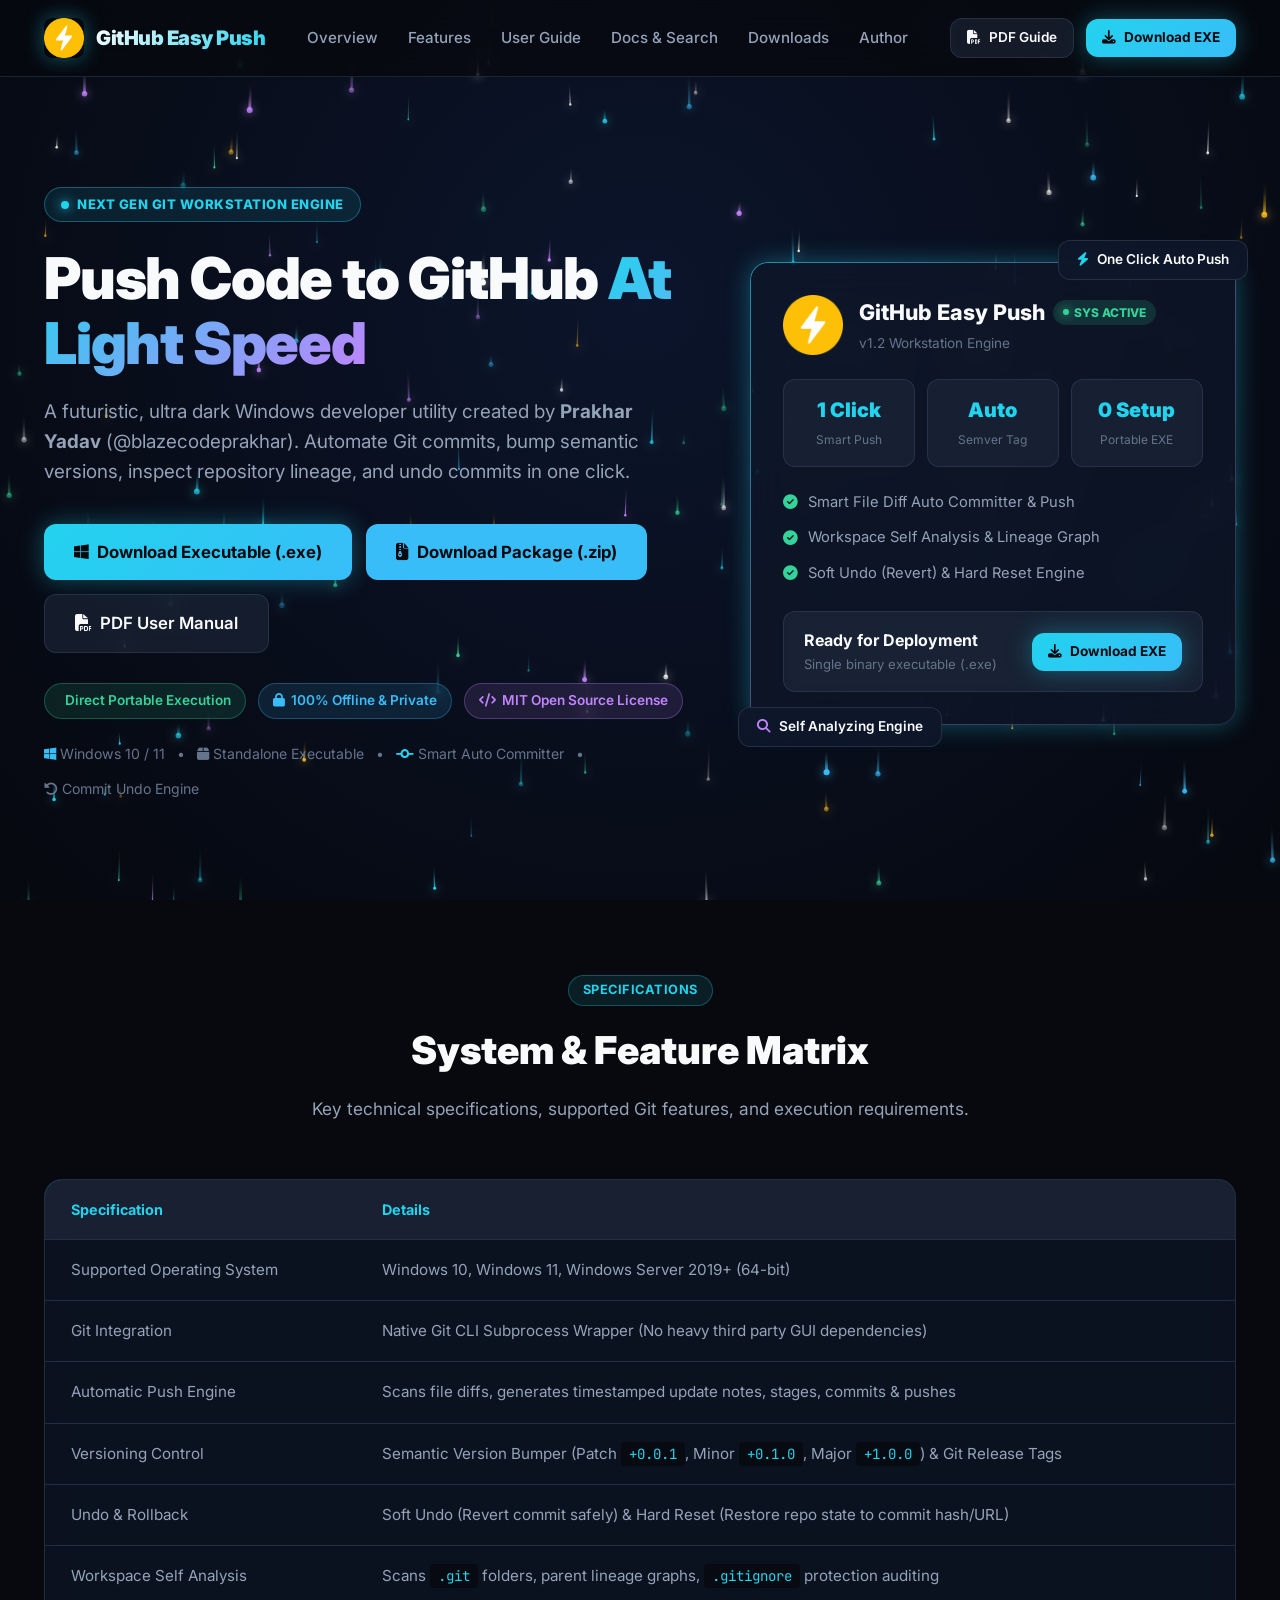
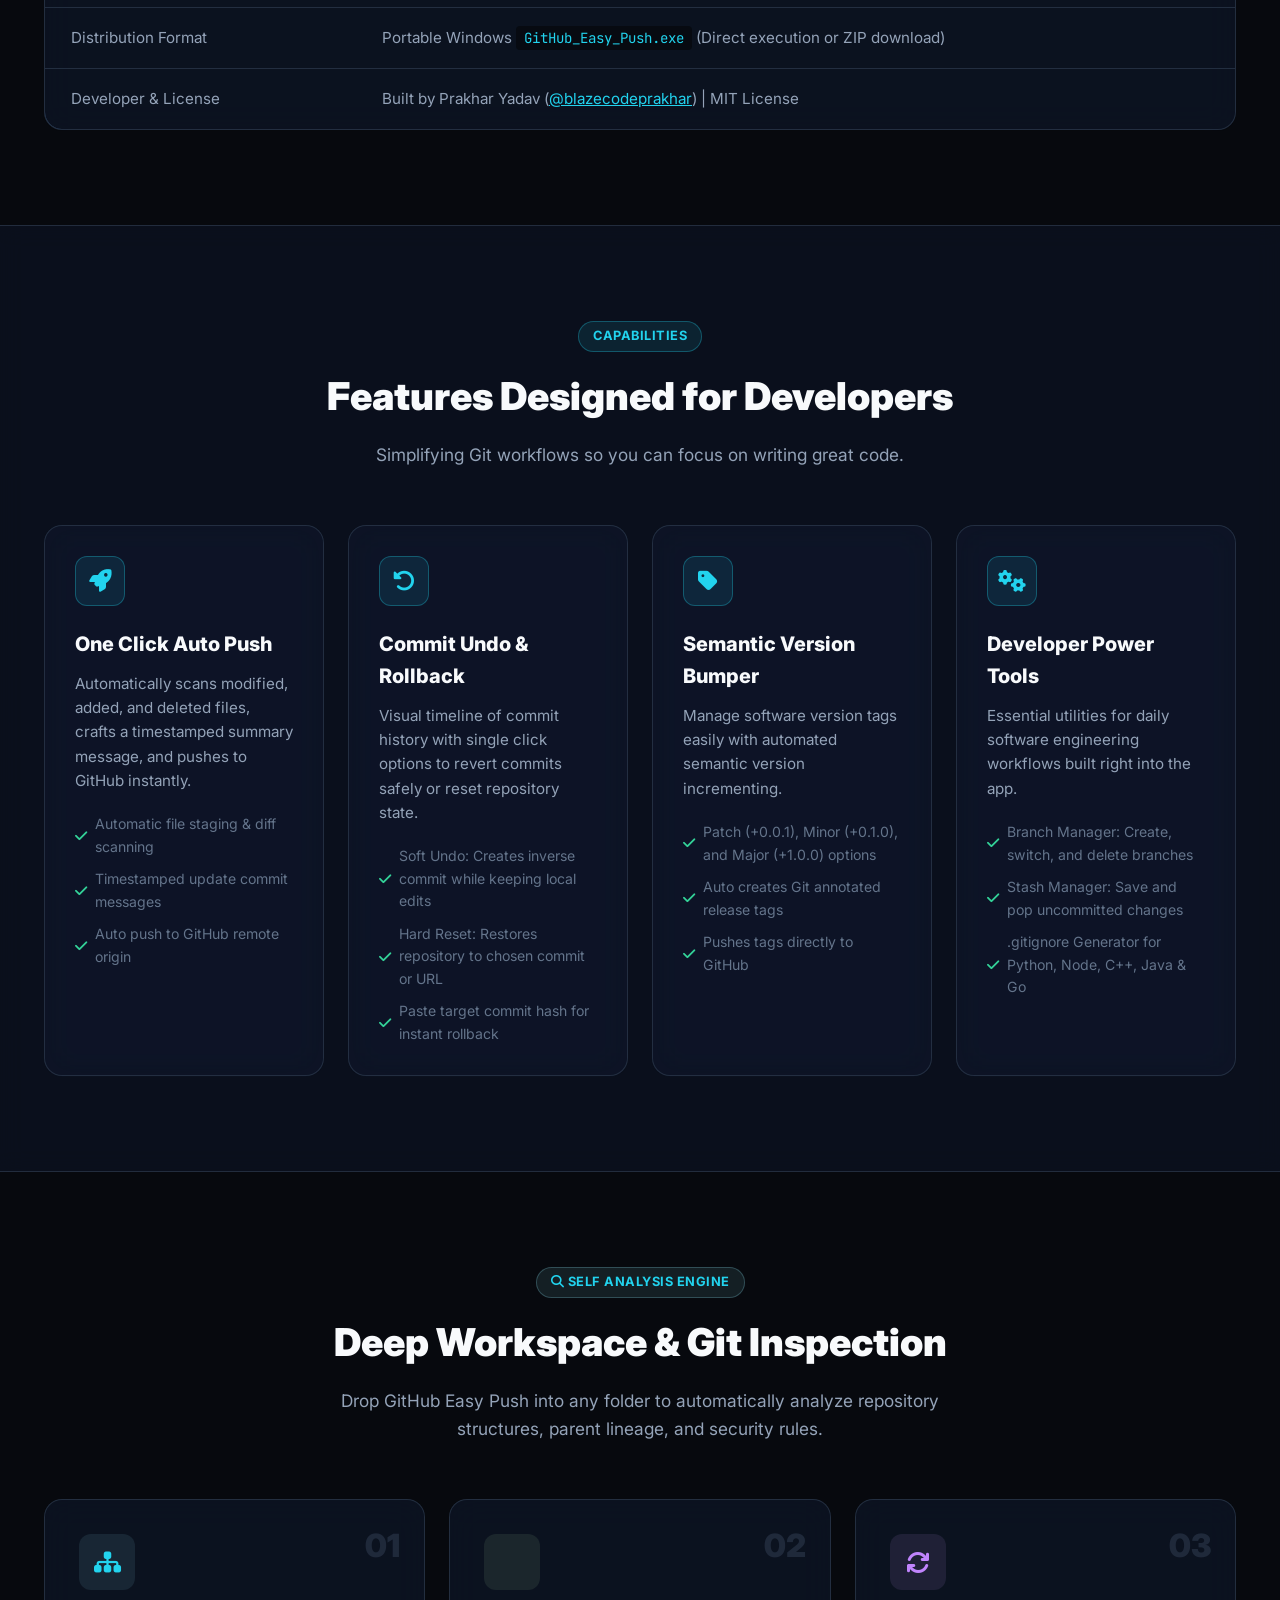
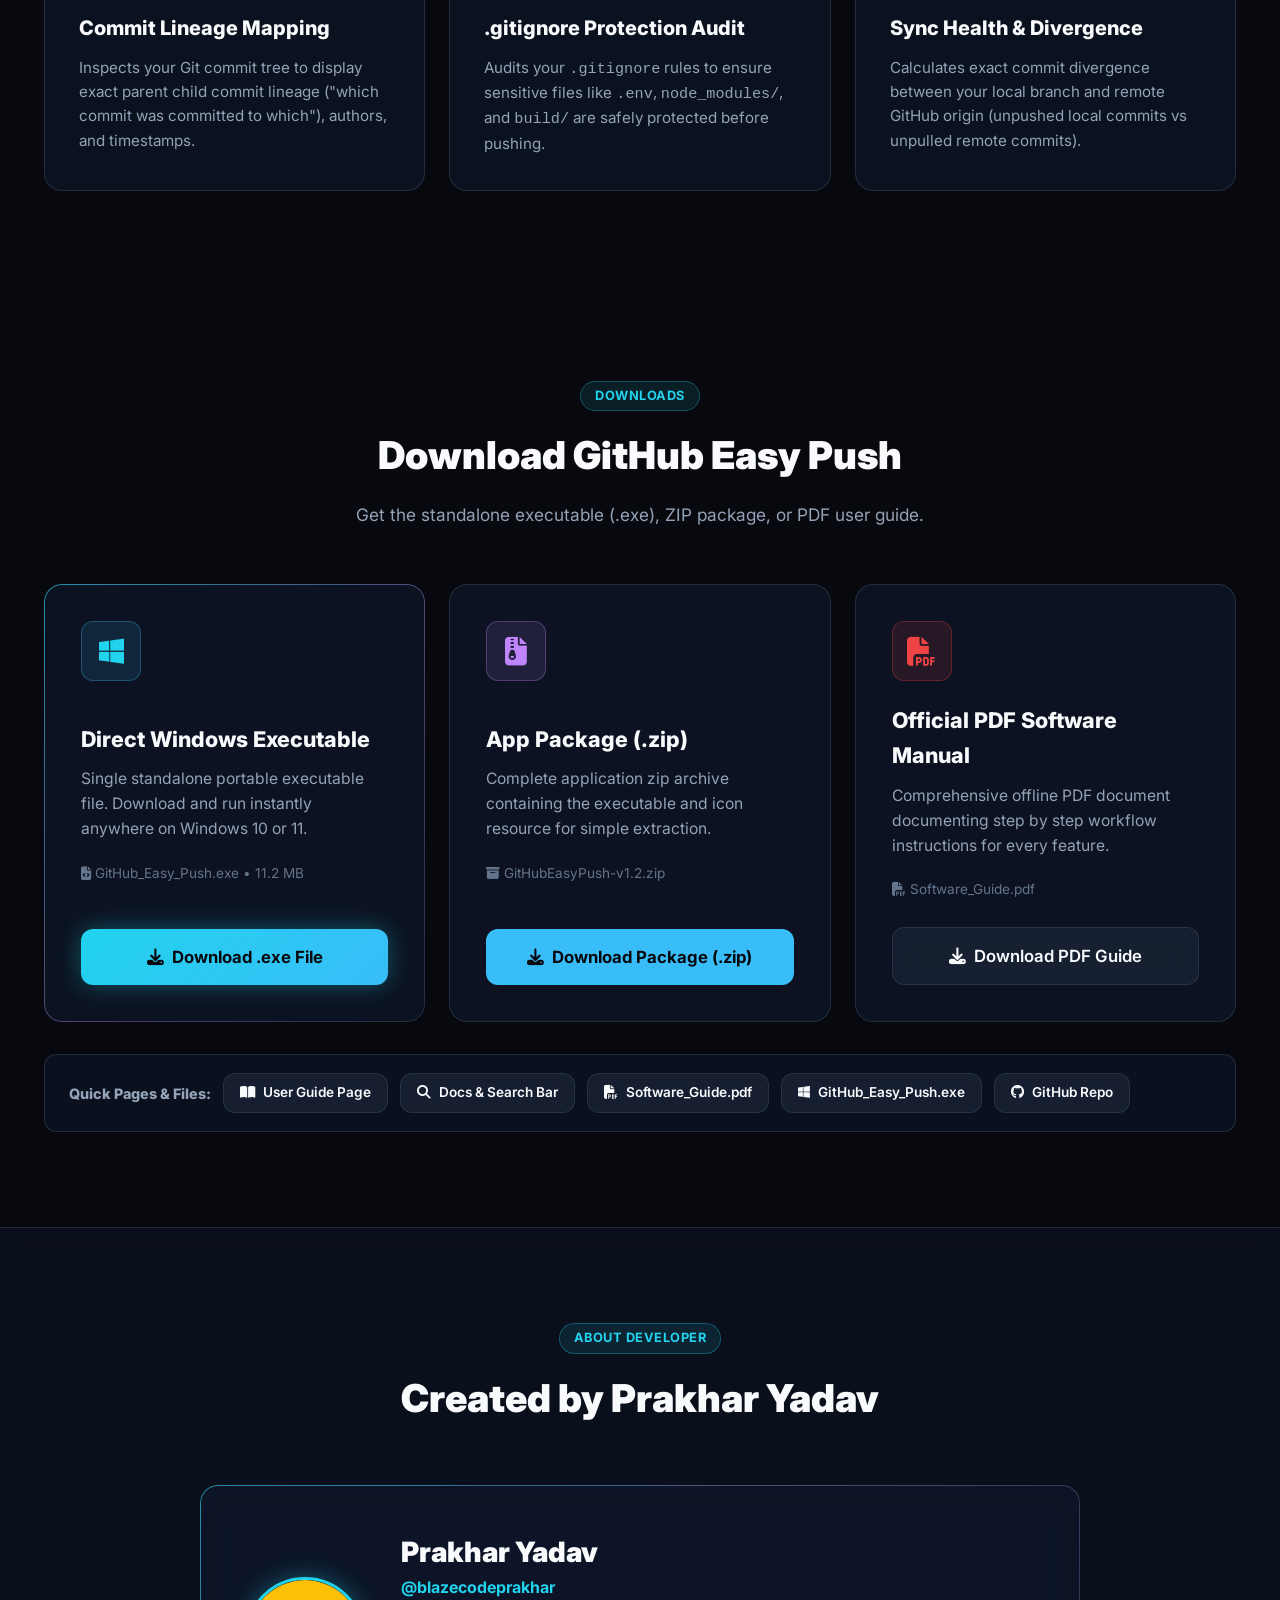
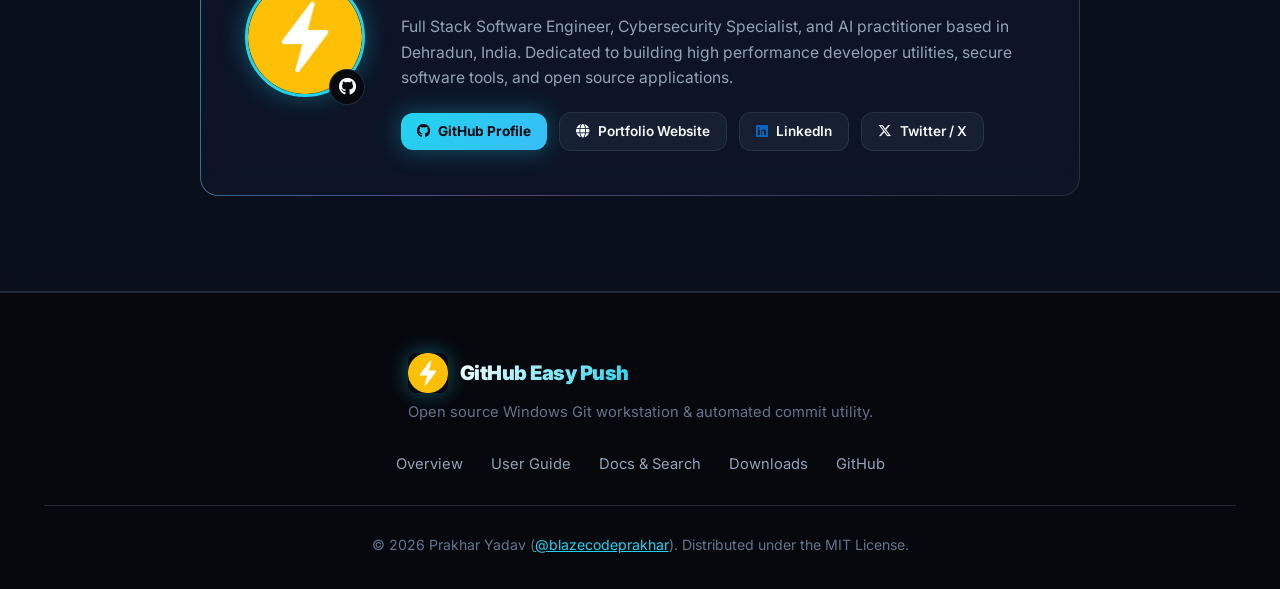
==== commit b60f1d49: "[v0.0.1] Updated 3 file(s) (README.md, __pycache__/app_gui.cpython-313.pyc, index.html) | Added 13 f" ====
--- a/index.html
+++ b/index.html
@@ -7,7 +7,7 @@
   <!-- Primary SEO Tags -->
   <title>GitHub Easy Push | Futuristic Git Workstation & Automated Commit Engine by Prakhar Yadav</title>
   <meta name="title" content="GitHub Easy Push | Futuristic Git Workstation & Automated Commit Engine by Prakhar Yadav">
-  <meta name="description" content="One-click automated Git commits, auto-push to GitHub, repository self-analysis, semver version bumper, and commit undo engine for Windows. Created by Prakhar Yadav (@blazecodeprakhar).">
+  <meta name="description" content="One click automated Git commits, auto push to GitHub, repository self analysis, semver version bumper, and commit undo engine for Windows. Created by Prakhar Yadav (@blazecodeprakhar).">
   <meta name="keywords" content="github easy push, easy git push software, automated git commit tool, git repository undo engine, git version bumper, automatic git push python, prakhar yadav, blazecodeprakhar, windows git gui tool, git auto commit tool">
   <meta name="author" content="Prakhar Yadav (blazecodeprakhar)">
   <meta name="robots" content="index, follow, max-image-preview:large, max-snippet:-1, max-video-preview:-1">
@@ -17,7 +17,7 @@
   <meta property="og:type" content="website">
   <meta property="og:url" content="https://blazecodeprakhar.github.io/github-easy-push/">
   <meta property="og:title" content="GitHub Easy Push | Futuristic Git Workstation & Automated Commit Engine">
-  <meta property="og:description" content="Automate Git commits, push to GitHub in one click, perform deep repository self-analysis, and revert past commits safely. Built by Prakhar Yadav (@blazecodeprakhar).">
+  <meta property="og:description" content="Automate Git commits, push to GitHub in one click, perform deep repository self analysis, and revert past commits safely. Built by Prakhar Yadav (@blazecodeprakhar).">
   <meta property="og:image" content="icon.png">
   <meta property="og:site_name" content="GitHub Easy Push">
 
@@ -25,7 +25,7 @@
   <meta name="twitter:card" content="summary_large_image">
   <meta name="twitter:url" content="https://blazecodeprakhar.github.io/github-easy-push/">
   <meta name="twitter:title" content="GitHub Easy Push | Futuristic Git Workstation Engine">
-  <meta name="twitter:description" content="Automate Git commits, auto-bump semantic versioning, and push to GitHub in one click. Free open-source developer tool.">
+  <meta name="twitter:description" content="Automate Git commits, auto bump semantic versioning, and push to GitHub in one click. Free open source developer tool.">
   <meta name="twitter:image" content="icon.png">
   <meta name="twitter:creator" content="@iitzprakhar">
 
@@ -51,7 +51,7 @@
         "operatingSystem": "Windows 10, Windows 11, Windows Server",
         "applicationCategory": "DeveloperApplication",
         "softwareVersion": "1.2",
-        "description": "GitHub Easy Push is a futuristic Windows Git workstation utility created by Prakhar Yadav (blazecodeprakhar). Automate Git commits, auto-push to remote repositories, perform deep workspace self-analysis, bump semantic versions, and undo commits safely.",
+        "description": "GitHub Easy Push is a futuristic Windows Git workstation utility created by Prakhar Yadav (blazecodeprakhar). Automate Git commits, auto push to remote repositories, perform deep workspace self analysis, bump semantic versions, and undo commits safely.",
         "offers": {
           "@type": "Offer",
           "price": "0.00",
@@ -90,18 +90,18 @@
 
       <nav class="nav-menu" id="nav-menu">
         <ul class="nav-links">
+          <li><a href="#overview">Overview</a></li>
           <li><a href="#features">Features</a></li>
-          <li><a href="#self-analysis">Self Analysis</a></li>
-          <li><a href="#guide">User Guide</a></li>
-          <li><a href="#trust">Security</a></li>
+          <li><a href="guide.html">User Guide</a></li>
+          <li><a href="docs.html">Docs & Search</a></li>
           <li><a href="#downloads">Downloads</a></li>
           <li><a href="#author">Author</a></li>
         </ul>
       </nav>
 
       <div class="nav-actions">
-        <a href="https://github.com/blazecodeprakhar" target="_blank" class="btn btn-secondary btn-sm" aria-label="View Profile on GitHub">
-          <i class="fa-brands fa-github"></i> @blazecodeprakhar
+        <a href="Software_Guide.pdf" download="Software_Guide.pdf" class="btn btn-secondary btn-sm" aria-label="Download PDF Guide">
+          <i class="fa-solid fa-file-pdf"></i> PDF Guide
         </a>
         <a href="GitHub_Easy_Push.exe" download="GitHub_Easy_Push.exe" class="btn btn-primary btn-sm download-exe-trigger" aria-label="Download Windows Executable">
           <i class="fa-solid fa-download"></i> Download EXE
@@ -122,7 +122,7 @@
           <!-- Hero Text -->
           <div class="hero-content">
             <div class="hero-badge">
-              <span class="pulse-dot"></span> NEXT-GEN GIT WORKSTATION ENGINE
+              <span class="pulse-dot"></span> NEXT GEN GIT WORKSTATION ENGINE
             </div>
 
             <h1 class="hero-title">
@@ -130,7 +130,7 @@
             </h1>
 
             <p class="hero-subtitle">
-              A futuristic, ultra-dark Windows developer utility created by <strong>Prakhar Yadav</strong> (@blazecodeprakhar). Automate Git commits, bump semantic versions, inspect repository lineage, and undo commits in one click.
+              A futuristic, ultra dark Windows developer utility created by <strong>Prakhar Yadav</strong> (@blazecodeprakhar). Automate Git commits, bump semantic versions, inspect repository lineage, and undo commits in one click.
             </p>
 
             <!-- Download Action Buttons -->
@@ -143,8 +143,8 @@
                 <i class="fa-solid fa-file-zipper"></i> Download Package (.zip)
               </a>
 
-              <a href="https://github.com/blazecodeprakhar" target="_blank" class="btn btn-secondary btn-lg" aria-label="GitHub Profile">
-                <i class="fa-brands fa-github"></i> GitHub Profile
+              <a href="Software_Guide.pdf" download="Software_Guide.pdf" class="btn btn-secondary btn-lg" aria-label="Download PDF Manual">
+                <i class="fa-solid fa-file-pdf"></i> PDF User Manual
               </a>
             </div>
 
@@ -167,7 +167,7 @@
               <span>•</span>
               <span><i class="fa-solid fa-box"></i> Standalone Executable</span>
               <span>•</span>
-              <span><i class="fa-solid fa-code-commit" style="color: var(--accent-cyan);"></i> Smart Auto-Committer</span>
+              <span><i class="fa-solid fa-code-commit" style="color: var(--accent-cyan);"></i> Smart Auto Committer</span>
               <span>•</span>
               <span><i class="fa-solid fa-rotate-left"></i> Commit Undo Engine</span>
             </div>
@@ -177,10 +177,10 @@
           <div class="hero-visual">
             <div class="hero-card-wrapper">
               <div class="hero-floating-badge float-1">
-                <i class="fa-solid fa-bolt" style="color: var(--accent-cyan);"></i> One-Click Auto Push
+                <i class="fa-solid fa-bolt" style="color: var(--accent-cyan);"></i> One Click Auto Push
               </div>
               <div class="hero-floating-badge float-2">
-                <i class="fa-solid fa-magnifying-glass" style="color: var(--accent-purple);"></i> Self-Analyzing Engine
+                <i class="fa-solid fa-magnifying-glass" style="color: var(--accent-purple);"></i> Self Analyzing Engine
               </div>
 
               <div class="hero-card glow-border">
@@ -189,7 +189,7 @@
                   <div>
                     <div style="display: flex; align-items: center; gap: 8px;">
                       <h3 class="hero-app-name">GitHub Easy Push</h3>
-                      <span class="hero-app-status"><span class="status-dot"></span> SYS_ACTIVE</span>
+                      <span class="hero-app-status"><span class="status-dot"></span> SYS ACTIVE</span>
                     </div>
                     <span class="hero-app-version">v1.2 Workstation Engine</span>
                   </div>
@@ -197,7 +197,7 @@
 
                 <div class="hero-stats-grid">
                   <div class="stat-box">
-                    <span class="stat-num">1-Click</span>
+                    <span class="stat-num">1 Click</span>
                     <span class="stat-lbl">Smart Push</span>
                   </div>
                   <div class="stat-box">
@@ -213,11 +213,11 @@
                 <div class="hero-card-features">
                   <div class="card-feat-item">
                     <i class="fa-solid fa-circle-check" style="color: var(--accent-emerald);"></i>
-                    <span>Smart File Diff Auto-Committer & Push</span>
+                    <span>Smart File Diff Auto Committer & Push</span>
                   </div>
                   <div class="card-feat-item">
                     <i class="fa-solid fa-circle-check" style="color: var(--accent-emerald);"></i>
-                    <span>Workspace Self-Analysis & Lineage Graph</span>
+                    <span>Workspace Self Analysis & Lineage Graph</span>
                   </div>
                   <div class="card-feat-item">
                     <i class="fa-solid fa-circle-check" style="color: var(--accent-emerald);"></i>
@@ -265,7 +265,7 @@
               </tr>
               <tr>
                 <td>Git Integration</td>
-                <td>Native Git CLI Subprocess Wrapper (No heavy third-party GUI dependencies)</td>
+                <td>Native Git CLI Subprocess Wrapper (No heavy third party GUI dependencies)</td>
               </tr>
               <tr>
                 <td>Automatic Push Engine</td>
@@ -280,7 +280,7 @@
                 <td>Soft Undo (Revert commit safely) & Hard Reset (Restore repo state to commit hash/URL)</td>
               </tr>
               <tr>
-                <td>Workspace Self-Analysis</td>
+                <td>Workspace Self Analysis</td>
                 <td>Scans <code>.git</code> folders, parent lineage graphs, <code>.gitignore</code> protection auditing</td>
               </tr>
               <tr>
@@ -307,23 +307,21 @@
         </div>
 
         <div class="features-grid">
-          <!-- Feature 1 -->
           <article class="feature-card tilt-card">
             <div class="feature-icon"><i class="fa-solid fa-rocket"></i></div>
-            <h3>One-Click Auto Push</h3>
+            <h3>One Click Auto Push</h3>
             <p>Automatically scans modified, added, and deleted files, crafts a timestamped summary message, and pushes to GitHub instantly.</p>
             <ul class="feature-list">
               <li><i class="fa-solid fa-check"></i> Automatic file staging & diff scanning</li>
               <li><i class="fa-solid fa-check"></i> Timestamped update commit messages</li>
-              <li><i class="fa-solid fa-check"></i> Auto-push to GitHub remote origin</li>
+              <li><i class="fa-solid fa-check"></i> Auto push to GitHub remote origin</li>
             </ul>
           </article>
 
-          <!-- Feature 2 -->
           <article class="feature-card tilt-card">
             <div class="feature-icon"><i class="fa-solid fa-rotate-left"></i></div>
             <h3>Commit Undo & Rollback</h3>
-            <p>Visual timeline of commit history with single-click options to revert commits safely or reset repository state.</p>
+            <p>Visual timeline of commit history with single click options to revert commits safely or reset repository state.</p>
             <ul class="feature-list">
               <li><i class="fa-solid fa-check"></i> Soft Undo: Creates inverse commit while keeping local edits</li>
               <li><i class="fa-solid fa-check"></i> Hard Reset: Restores repository to chosen commit or URL</li>
@@ -331,19 +329,17 @@
             </ul>
           </article>
 
-          <!-- Feature 3 -->
           <article class="feature-card tilt-card">
             <div class="feature-icon"><i class="fa-solid fa-tag"></i></div>
             <h3>Semantic Version Bumper</h3>
             <p>Manage software version tags easily with automated semantic version incrementing.</p>
             <ul class="feature-list">
               <li><i class="fa-solid fa-check"></i> Patch (+0.0.1), Minor (+0.1.0), and Major (+1.0.0) options</li>
-              <li><i class="fa-solid fa-check"></i> Auto-creates Git annotated release tags</li>
+              <li><i class="fa-solid fa-check"></i> Auto creates Git annotated release tags</li>
               <li><i class="fa-solid fa-check"></i> Pushes tags directly to GitHub</li>
             </ul>
           </article>
 
-          <!-- Feature 4 -->
           <article class="feature-card tilt-card">
             <div class="feature-icon"><i class="fa-solid fa-gears"></i></div>
             <h3>Developer Power Tools</h3>
@@ -363,7 +359,7 @@
       <div class="container">
         <div class="section-header text-center">
           <span class="section-tag" style="background: rgba(137, 220, 235, 0.1); color: var(--accent-cyan); border: 1px solid rgba(137, 220, 235, 0.25);">
-            <i class="fa-solid fa-magnifying-glass"></i> SELF-ANALYSIS ENGINE
+            <i class="fa-solid fa-magnifying-glass"></i> SELF ANALYSIS ENGINE
           </span>
           <h2 class="section-title">Deep Workspace & Git Inspection</h2>
           <p class="section-desc">Drop GitHub Easy Push into any folder to automatically analyze repository structures, parent lineage, and security rules.</p>
@@ -376,7 +372,7 @@
               <i class="fa-solid fa-sitemap"></i>
             </div>
             <h3>Commit Lineage Mapping</h3>
-            <p>Inspects your Git commit tree to display exact parent-child commit lineage ("which commit was committed to which"), authors, and timestamps.</p>
+            <p>Inspects your Git commit tree to display exact parent child commit lineage ("which commit was committed to which"), authors, and timestamps.</p>
           </div>
 
           <div class="guide-card tilt-card">
@@ -395,130 +391,6 @@
             </div>
             <h3>Sync Health & Divergence</h3>
             <p>Calculates exact commit divergence between your local branch and remote GitHub origin (unpushed local commits vs unpulled remote commits).</p>
-          </div>
-        </div>
-      </div>
-    </section>
-
-    <!-- Quick User Guide -->
-    <section class="section section-alt" id="guide">
-      <div class="container">
-        <div class="section-header text-center">
-          <span class="section-tag">USER GUIDE</span>
-          <h2 class="section-title">How to Use GitHub Easy Push</h2>
-          <p class="section-desc">3 simple steps to manage your repositories effortlessly.</p>
-        </div>
-
-        <div class="guide-cards-grid">
-          <div class="guide-card">
-            <div class="guide-step-badge">01</div>
-            <div class="guide-card-icon" style="color: #0284c7; background: rgba(2, 132, 199, 0.1);">
-              <i class="fa-solid fa-folder-open"></i>
-            </div>
-            <h3>Place or Open Your Project</h3>
-            <p>Download <code>GitHub_Easy_Push.exe</code> and place it inside your project folder, or launch it and click <strong>Browse</strong> to select any Git repository on your PC.</p>
-          </div>
-
-          <div class="guide-card">
-            <div class="guide-step-badge">02</div>
-            <div class="guide-card-icon" style="color: #059669; background: rgba(5, 150, 105, 0.1);">
-              <i class="fa-solid fa-wand-magic-sparkles"></i>
-            </div>
-            <h3>Click "One-Click Smart Push"</h3>
-            <p>Click the big <strong>Auto Commit & Push</strong> button! The app will automatically stage changed files, generate a summary message, tag version, and push to GitHub.</p>
-          </div>
-
-          <div class="guide-card">
-            <div class="guide-step-badge">03</div>
-            <div class="guide-card-icon" style="color: #d97706; background: rgba(217, 119, 6, 0.1);">
-              <i class="fa-solid fa-rotate-left"></i>
-            </div>
-            <h3>Undo or Revert Anytime</h3>
-            <p>If you ever need to undo a push or rollback your repository, navigate to the <strong>History & Undo</strong> tab to soft revert or hard reset to any target commit!</p>
-          </div>
-        </div>
-      </div>
-    </section>
-
-    <!-- Trust & Guarantee -->
-    <section class="section" id="trust">
-      <div class="container">
-        <div class="section-header text-center">
-          <span class="section-tag">SECURITY & TRUST</span>
-          <h2 class="section-title">Built for Privacy & Reliability</h2>
-          <p class="section-desc">GitHub Easy Push operates strictly locally on your system using native Windows Git APIs.</p>
-        </div>
-
-        <div class="trust-grid">
-          <div class="trust-card">
-            <div class="trust-card-icon" style="color: #059669; background: rgba(5, 150, 105, 0.1);">
-              <i class="fa-solid fa-code"></i>
-            </div>
-            <h3>100% Transparent & Open Source</h3>
-            <p>Published under the MIT License. Every line of Python code is open for inspection on GitHub.</p>
-          </div>
-
-          <div class="trust-card">
-            <div class="trust-card-icon" style="color: #0284c7; background: rgba(2, 132, 199, 0.1);">
-              <i class="fa-solid fa-lock"></i>
-            </div>
-            <h3>Zero Telemetry & 100% Offline</h3>
-            <p>Runs entirely offline on your computer. Contains zero ads, zero tracking, and zero hidden analytics.</p>
-          </div>
-
-          <div class="trust-card">
-            <div class="trust-card-icon" style="color: #7c3aed; background: rgba(124, 58, 237, 0.1);">
-              <i class="fa-solid fa-box"></i>
-            </div>
-            <h3>Portable Executable</h3>
-            <p>Single portable <code>.exe</code> file. No Python installation required on the target computer.</p>
-          </div>
-
-          <div class="trust-card">
-            <div class="trust-card-icon" style="color: #d97706; background: rgba(217, 119, 6, 0.1);">
-              <i class="fa-brands fa-git-alt"></i>
-            </div>
-            <h3>Native Git Subprocess Engine</h3>
-            <p>Executes standard Windows Git commands safely via subprocess without modifying your Git configuration.</p>
-          </div>
-        </div>
-      </div>
-    </section>
-
-    <!-- Developer Guide Section -->
-    <section class="section section-alt" id="cli">
-      <div class="container">
-        <div class="section-header text-center">
-          <span class="section-tag">DEVELOPER GUIDE</span>
-          <h2 class="section-title">Run from Source Code</h2>
-          <p class="section-desc">Run or customize GitHub Easy Push directly with Python.</p>
-        </div>
-
-        <div class="cli-box glow-border">
-          <div class="cli-header">
-            <span><i class="fa-solid fa-terminal"></i> Terminal Commands</span>
-            <span>Python 3.10+</span>
-          </div>
-          <div class="cli-body">
-            <div class="cli-line">
-              <span><span class="cli-comment"># 1. Clone repository</span><br><span class="cli-cmd">git clone https://github.com/blazecodeprakhar/github-easy-push.git && cd github-easy-push</span></span>
-              <button class="copy-btn" onclick="copyCode('git clone https://github.com/blazecodeprakhar/github-easy-push.git && cd github-easy-push', this)">Copy</button>
-            </div>
-            <div class="cli-divider"></div>
-            <div class="cli-line">
-              <span><span class="cli-comment"># 2. Install dependencies</span><br><span class="cli-cmd">pip install -r requirements.txt</span></span>
-              <button class="copy-btn" onclick="copyCode('pip install -r requirements.txt', this)">Copy</button>
-            </div>
-            <div class="cli-divider"></div>
-            <div class="cli-line">
-              <span><span class="cli-comment"># 3. Launch application</span><br><span class="cli-cmd">python main.py</span></span>
-              <button class="copy-btn" onclick="copyCode('python main.py', this)">Copy</button>
-            </div>
-            <div class="cli-divider"></div>
-            <div class="cli-line">
-              <span><span class="cli-comment"># 4. Build standalone executable (.exe)</span><br><span class="cli-cmd">python build_exe.py</span></span>
-              <button class="copy-btn" onclick="copyCode('python build_exe.py', this)">Copy</button>
-            </div>
           </div>
         </div>
       </div>
@@ -530,7 +402,7 @@
         <div class="section-header text-center">
           <span class="section-tag">DOWNLOADS</span>
           <h2 class="section-title">Download GitHub Easy Push</h2>
-          <p class="section-desc">Get the standalone executable (.exe) or the complete ZIP distribution packages.</p>
+          <p class="section-desc">Get the standalone executable (.exe), ZIP package, or PDF user guide.</p>
         </div>
 
         <div class="download-primary-grid">
@@ -559,17 +431,29 @@
               <i class="fa-solid fa-download"></i> Download Package (.zip)
             </a>
           </div>
+
+          <!-- PDF Guide Card -->
+          <div class="download-main-card tilt-card">
+            <div class="dl-icon" style="background: rgba(239, 68, 68, 0.12); color: #EF4444; border-color: rgba(239, 68, 68, 0.3);"><i class="fa-solid fa-file-pdf"></i></div>
+            <div class="dl-details">
+              <h3>Official PDF Software Manual</h3>
+              <p>Comprehensive offline PDF document documenting step by step workflow instructions for every feature.</p>
+              <span class="dl-meta"><i class="fa-solid fa-file-pdf"></i> Software_Guide.pdf</span>
+            </div>
+            <a href="Software_Guide.pdf" download="Software_Guide.pdf" class="btn btn-secondary btn-lg" aria-label="Download PDF Manual">
+              <i class="fa-solid fa-download"></i> Download PDF Guide
+            </a>
+          </div>
         </div>
 
         <!-- Quick Resources Bar -->
         <div class="quick-resources-bar">
-          <span class="quick-title">Quick Files:</span>
+          <span class="quick-title">Quick Pages & Files:</span>
+          <a href="guide.html" class="btn btn-secondary btn-sm"><i class="fa-solid fa-book-open"></i> User Guide Page</a>
+          <a href="docs.html" class="btn btn-secondary btn-sm"><i class="fa-solid fa-magnifying-glass"></i> Docs & Search Bar</a>
+          <a href="Software_Guide.pdf" download="Software_Guide.pdf" class="btn btn-secondary btn-sm"><i class="fa-solid fa-file-pdf"></i> Software_Guide.pdf</a>
           <a href="GitHub_Easy_Push.exe" download="GitHub_Easy_Push.exe" class="btn btn-secondary btn-sm"><i class="fa-brands fa-windows"></i> GitHub_Easy_Push.exe</a>
-          <a href="main.py" download="main.py" class="btn btn-secondary btn-sm"><i class="fa-brands fa-python"></i> main.py</a>
-          <a href="app_gui.py" download="app_gui.py" class="btn btn-secondary btn-sm"><i class="fa-solid fa-code"></i> app_gui.py</a>
-          <a href="build_exe.py" download="build_exe.py" class="btn btn-secondary btn-sm"><i class="fa-solid fa-gears"></i> build_exe.py</a>
-          <a href="requirements.txt" download="requirements.txt" class="btn btn-secondary btn-sm"><i class="fa-solid fa-file-lines"></i> requirements.txt</a>
-          <a href="https://github.com/blazecodeprakhar" target="_blank" class="btn btn-secondary btn-sm"><i class="fa-brands fa-github"></i> GitHub Profile</a>
+          <a href="https://github.com/blazecodeprakhar/github-easy-push" target="_blank" class="btn btn-secondary btn-sm"><i class="fa-brands fa-github"></i> GitHub Repo</a>
         </div>
       </div>
     </section>
@@ -592,7 +476,7 @@
             <h3 class="author-name">Prakhar Yadav</h3>
             <div class="author-handle">@blazecodeprakhar</div>
             <p class="author-bio">
-              Full-Stack Software Engineer, Cybersecurity Specialist, and AI practitioner based in Dehradun, India. Dedicated to building high-performance developer utilities, secure software tools, and open-source applications.
+              Full Stack Software Engineer, Cybersecurity Specialist, and AI practitioner based in Dehradun, India. Dedicated to building high performance developer utilities, secure software tools, and open source applications.
             </p>
 
             <div class="author-socials">
@@ -608,9 +492,6 @@
               <a href="https://x.com/iitzprakhar" target="_blank" class="btn btn-secondary btn-sm" aria-label="Twitter X Profile">
                 <i class="fa-brands fa-x-twitter"></i> Twitter / X
               </a>
-              <a href="https://www.instagram.com/iitzprakhar/" target="_blank" class="btn btn-secondary btn-sm" aria-label="Instagram Profile">
-                <i class="fa-brands fa-instagram" style="color: #e1306c;"></i> Instagram
-              </a>
             </div>
           </div>
         </div>
@@ -618,24 +499,21 @@
     </section>
   </main>
 
-  <!-- Footer -->
   <footer class="footer">
     <div class="container footer-container">
       <div class="footer-top">
-        <a href="#" class="brand-logo" aria-label="GitHub Easy Push Footer Logo">
+        <a href="#" class="brand-logo">
           <img src="icon.png" alt="GitHub Easy Push Icon" class="brand-icon-img">
           <span class="brand-title">GitHub Easy Push</span>
         </a>
-        <p class="footer-desc">Open-source Windows Git workstation & automated commit utility.</p>
-      </div>
-
-      <nav class="footer-nav" aria-label="Footer Navigation">
+        <p class="footer-desc">Open source Windows Git workstation & automated commit utility.</p>
+      </div>
+
+      <nav class="footer-nav">
         <a href="#overview">Overview</a>
-        <a href="#specifications">Specifications</a>
-        <a href="#features">Features</a>
-        <a href="#self-analysis">Self Analysis</a>
+        <a href="guide.html">User Guide</a>
+        <a href="docs.html">Docs & Search</a>
         <a href="#downloads">Downloads</a>
-        <a href="https://blazecodeprakhar.netlify.app" target="_blank">Portfolio</a>
         <a href="https://github.com/blazecodeprakhar" target="_blank">GitHub</a>
       </nav>
 
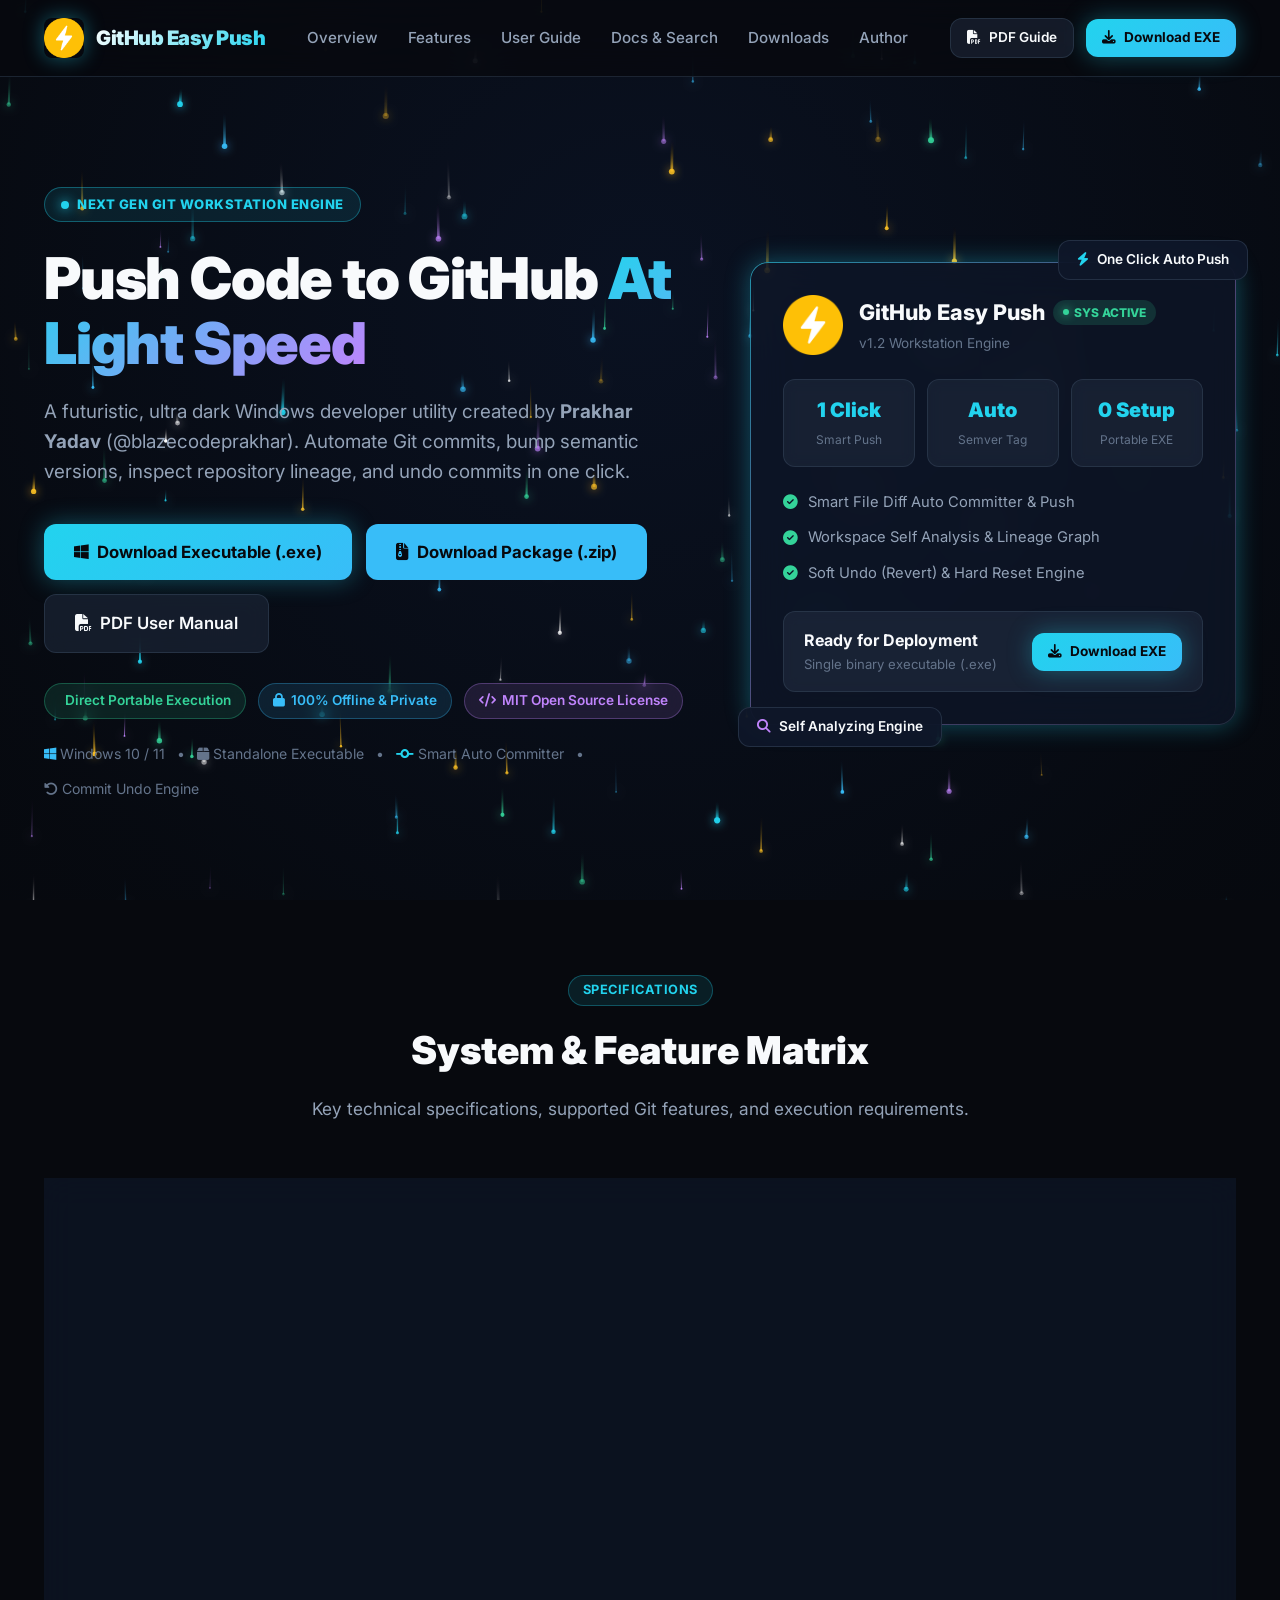
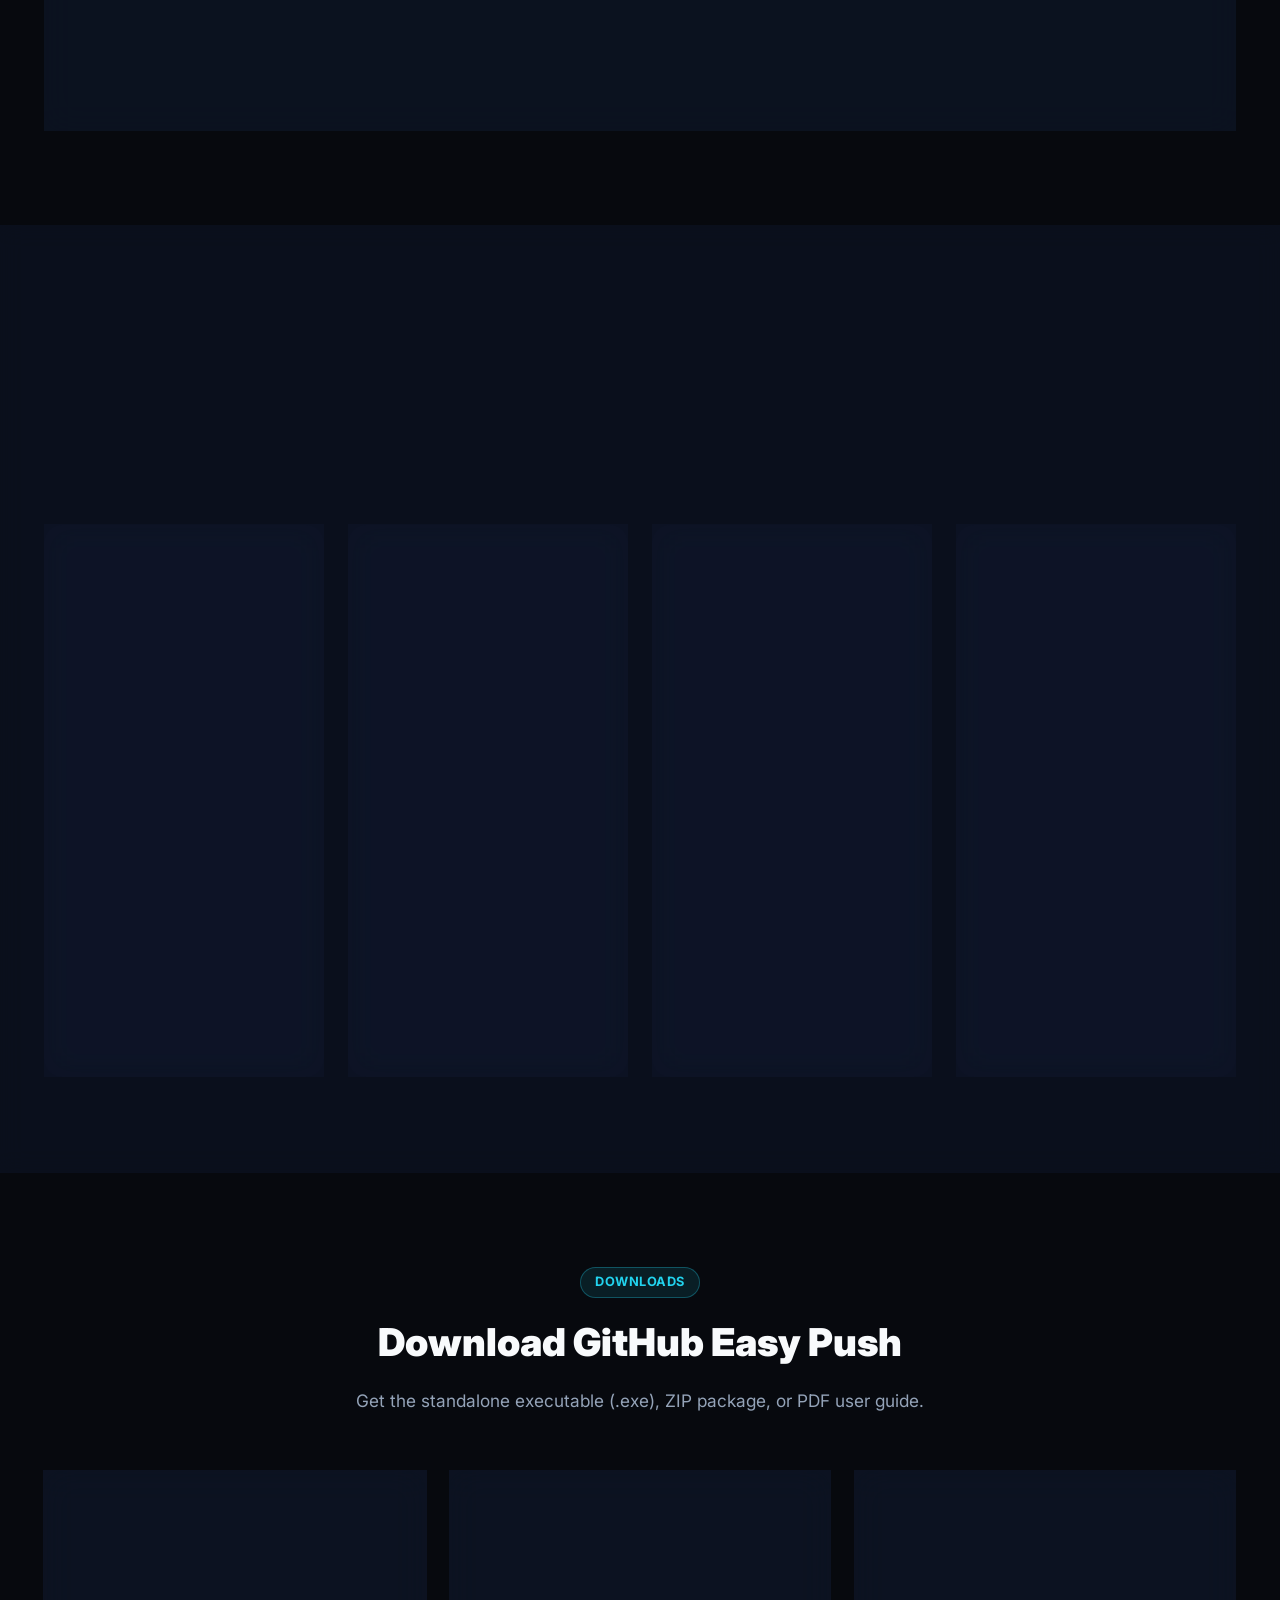
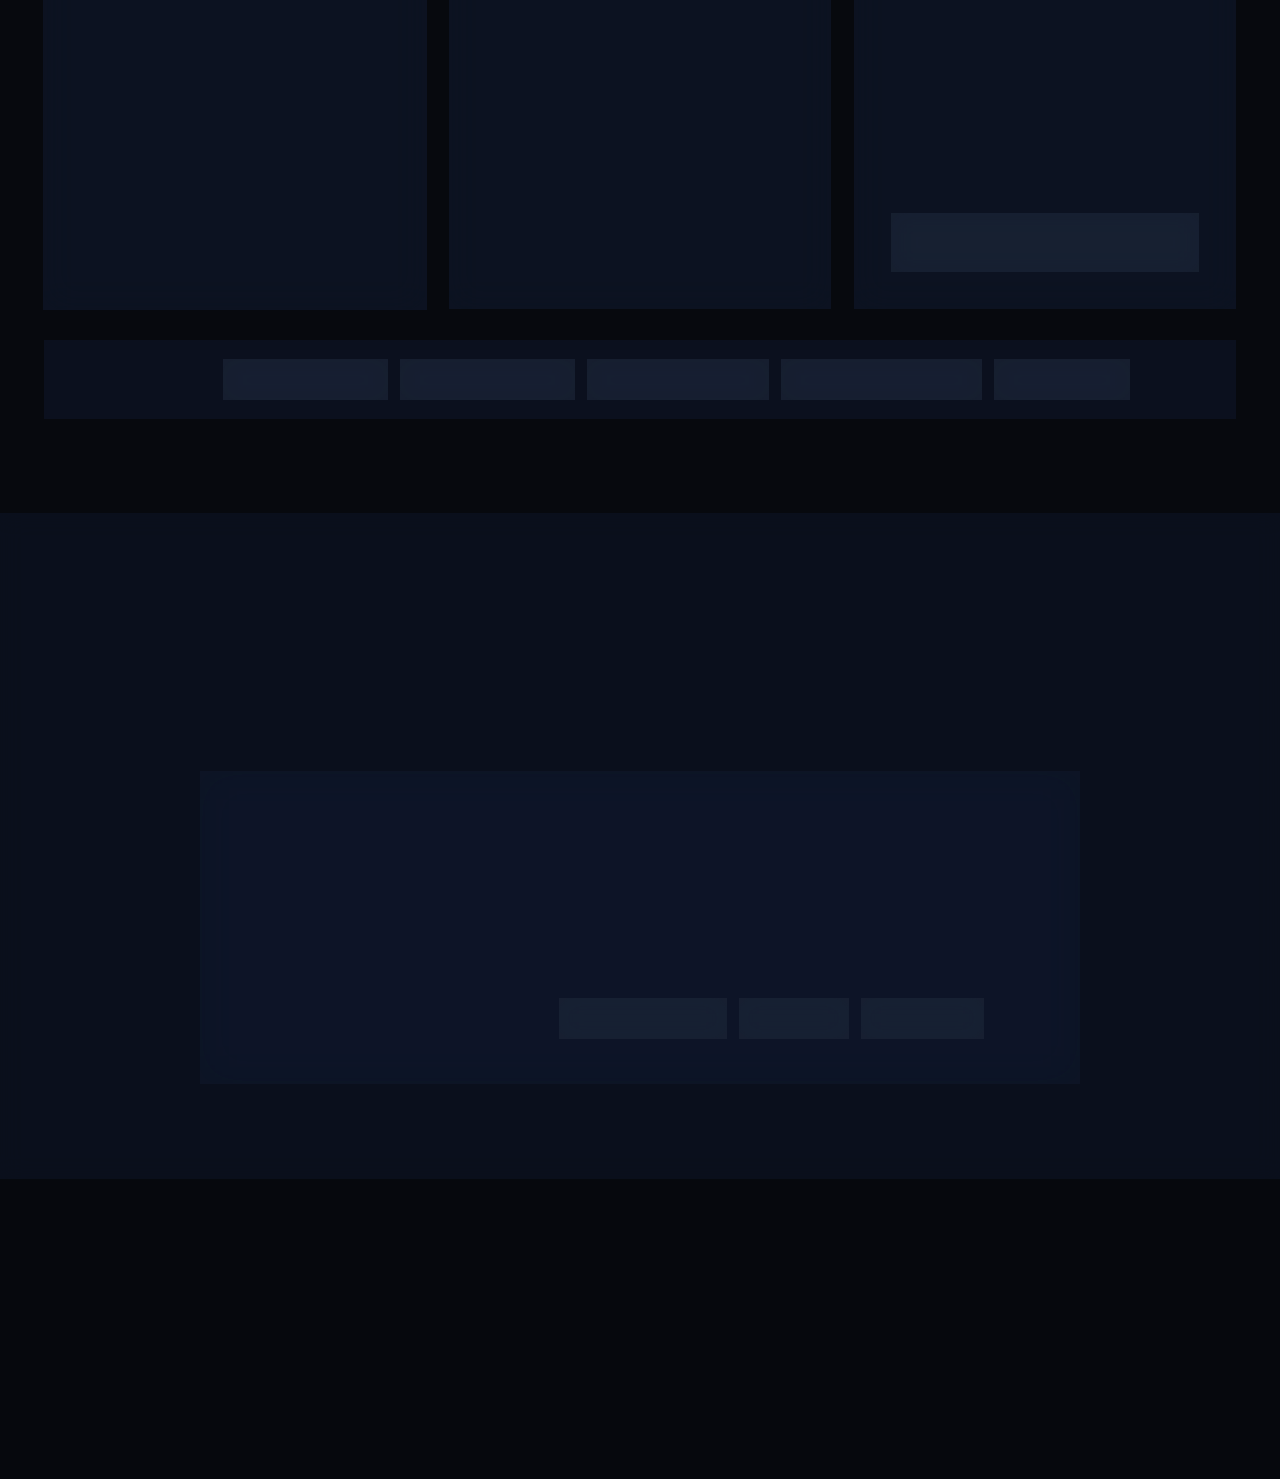
==== commit 15e27229: "[v0.0.2] Updated 12 file(s) (GitHub_Easy_Push_Guide.pdf, README.md, Software_Guide.pdf +9 more) | Ad" ====
--- a/index.html
+++ b/index.html
@@ -18,7 +18,7 @@
   <meta property="og:url" content="https://blazecodeprakhar.github.io/github-easy-push/">
   <meta property="og:title" content="GitHub Easy Push | Futuristic Git Workstation & Automated Commit Engine">
   <meta property="og:description" content="Automate Git commits, push to GitHub in one click, perform deep repository self analysis, and revert past commits safely. Built by Prakhar Yadav (@blazecodeprakhar).">
-  <meta property="og:image" content="icon.png">
+  <meta property="og:image" content="assets/icon.png">
   <meta property="og:site_name" content="GitHub Easy Push">
 
   <!-- Twitter / X Meta Tags -->
@@ -26,12 +26,12 @@
   <meta name="twitter:url" content="https://blazecodeprakhar.github.io/github-easy-push/">
   <meta name="twitter:title" content="GitHub Easy Push | Futuristic Git Workstation Engine">
   <meta name="twitter:description" content="Automate Git commits, auto bump semantic versioning, and push to GitHub in one click. Free open source developer tool.">
-  <meta name="twitter:image" content="icon.png">
+  <meta name="twitter:image" content="assets/icon.png">
   <meta name="twitter:creator" content="@iitzprakhar">
 
   <!-- Favicon -->
-  <link rel="icon" type="image/png" href="icon.png">
-  <link rel="apple-touch-icon" href="icon.png">
+  <link rel="icon" type="image/png" href="assets/icon.png">
+  <link rel="apple-touch-icon" href="assets/icon.png">
   
   <!-- Typography & Icons -->
   <link rel="preconnect" href="https://fonts.googleapis.com">
@@ -84,7 +84,7 @@
   <header class="navbar">
     <div class="container navbar-container">
       <a href="#" class="brand-logo" aria-label="GitHub Easy Push Homepage">
-        <img src="icon.png" alt="GitHub Easy Push Icon" class="brand-icon-img">
+        <img src="assets/icon.png" alt="GitHub Easy Push Icon" class="brand-icon-img">
         <span class="brand-title">GitHub Easy Push</span>
       </a>
 
@@ -185,7 +185,7 @@
 
               <div class="hero-card glow-border">
                 <div class="hero-card-top">
-                  <img src="icon.png" alt="GitHub Easy Push Logo" class="hero-app-icon">
+                  <img src="assets/icon.png" alt="GitHub Easy Push Logo" class="hero-app-icon">
                   <div>
                     <div style="display: flex; align-items: center; gap: 8px;">
                       <h3 class="hero-app-name">GitHub Easy Push</h3>
@@ -354,48 +354,6 @@
       </div>
     </section>
 
-    <!-- Self Analysis Showcase Section -->
-    <section class="section" id="self-analysis">
-      <div class="container">
-        <div class="section-header text-center">
-          <span class="section-tag" style="background: rgba(137, 220, 235, 0.1); color: var(--accent-cyan); border: 1px solid rgba(137, 220, 235, 0.25);">
-            <i class="fa-solid fa-magnifying-glass"></i> SELF ANALYSIS ENGINE
-          </span>
-          <h2 class="section-title">Deep Workspace & Git Inspection</h2>
-          <p class="section-desc">Drop GitHub Easy Push into any folder to automatically analyze repository structures, parent lineage, and security rules.</p>
-        </div>
-
-        <div class="guide-cards-grid">
-          <div class="guide-card tilt-card">
-            <div class="guide-step-badge">01</div>
-            <div class="guide-card-icon" style="color: var(--accent-cyan); background: rgba(137, 220, 235, 0.1);">
-              <i class="fa-solid fa-sitemap"></i>
-            </div>
-            <h3>Commit Lineage Mapping</h3>
-            <p>Inspects your Git commit tree to display exact parent child commit lineage ("which commit was committed to which"), authors, and timestamps.</p>
-          </div>
-
-          <div class="guide-card tilt-card">
-            <div class="guide-step-badge">02</div>
-            <div class="guide-card-icon" style="color: var(--accent-emerald); background: rgba(166, 227, 161, 0.1);">
-              <i class="fa-solid fa-shield-check"></i>
-            </div>
-            <h3>.gitignore Protection Audit</h3>
-            <p>Audits your <code>.gitignore</code> rules to ensure sensitive files like <code>.env</code>, <code>node_modules/</code>, and <code>build/</code> are safely protected before pushing.</p>
-          </div>
-
-          <div class="guide-card tilt-card">
-            <div class="guide-step-badge">03</div>
-            <div class="guide-card-icon" style="color: var(--accent-purple); background: rgba(203, 166, 247, 0.1);">
-              <i class="fa-solid fa-arrows-rotate"></i>
-            </div>
-            <h3>Sync Health & Divergence</h3>
-            <p>Calculates exact commit divergence between your local branch and remote GitHub origin (unpushed local commits vs unpulled remote commits).</p>
-          </div>
-        </div>
-      </div>
-    </section>
-
     <!-- Downloads Center -->
     <section class="section" id="downloads">
       <div class="container">
@@ -468,7 +426,7 @@
 
         <div class="author-card glow-border">
           <div class="author-avatar-wrapper">
-            <img src="https://github.com/blazecodeprakhar.png" alt="Prakhar Yadav GitHub Avatar Profile" class="author-avatar" onerror="this.src='icon.png'">
+            <img src="https://github.com/blazecodeprakhar.png" alt="Prakhar Yadav GitHub Avatar Profile" class="author-avatar" onerror="this.src='assets/icon.png'">
             <span class="author-github-badge" title="Active GitHub Profile"><i class="fa-brands fa-github"></i></span>
           </div>
 
@@ -503,7 +461,7 @@
     <div class="container footer-container">
       <div class="footer-top">
         <a href="#" class="brand-logo">
-          <img src="icon.png" alt="GitHub Easy Push Icon" class="brand-icon-img">
+          <img src="assets/icon.png" alt="GitHub Easy Push Icon" class="brand-icon-img">
           <span class="brand-title">GitHub Easy Push</span>
         </a>
         <p class="footer-desc">Open source Windows Git workstation & automated commit utility.</p>
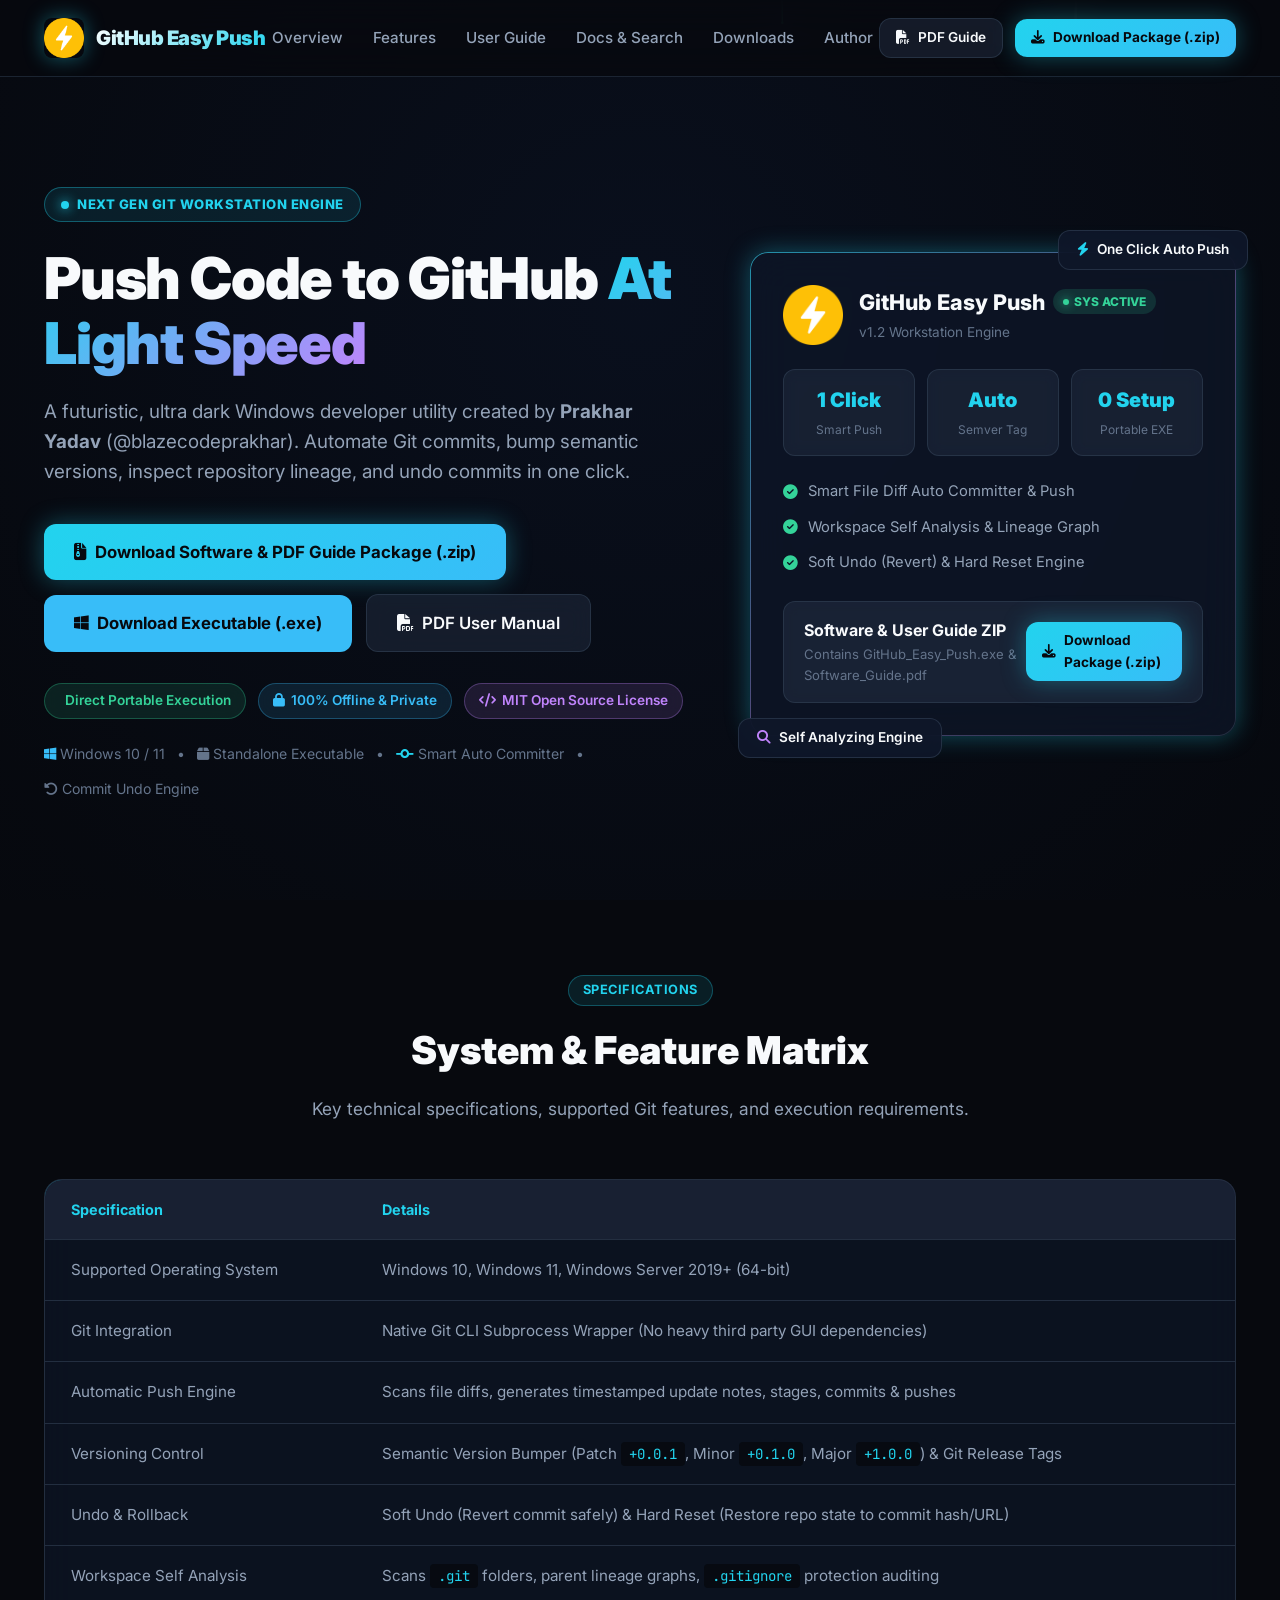
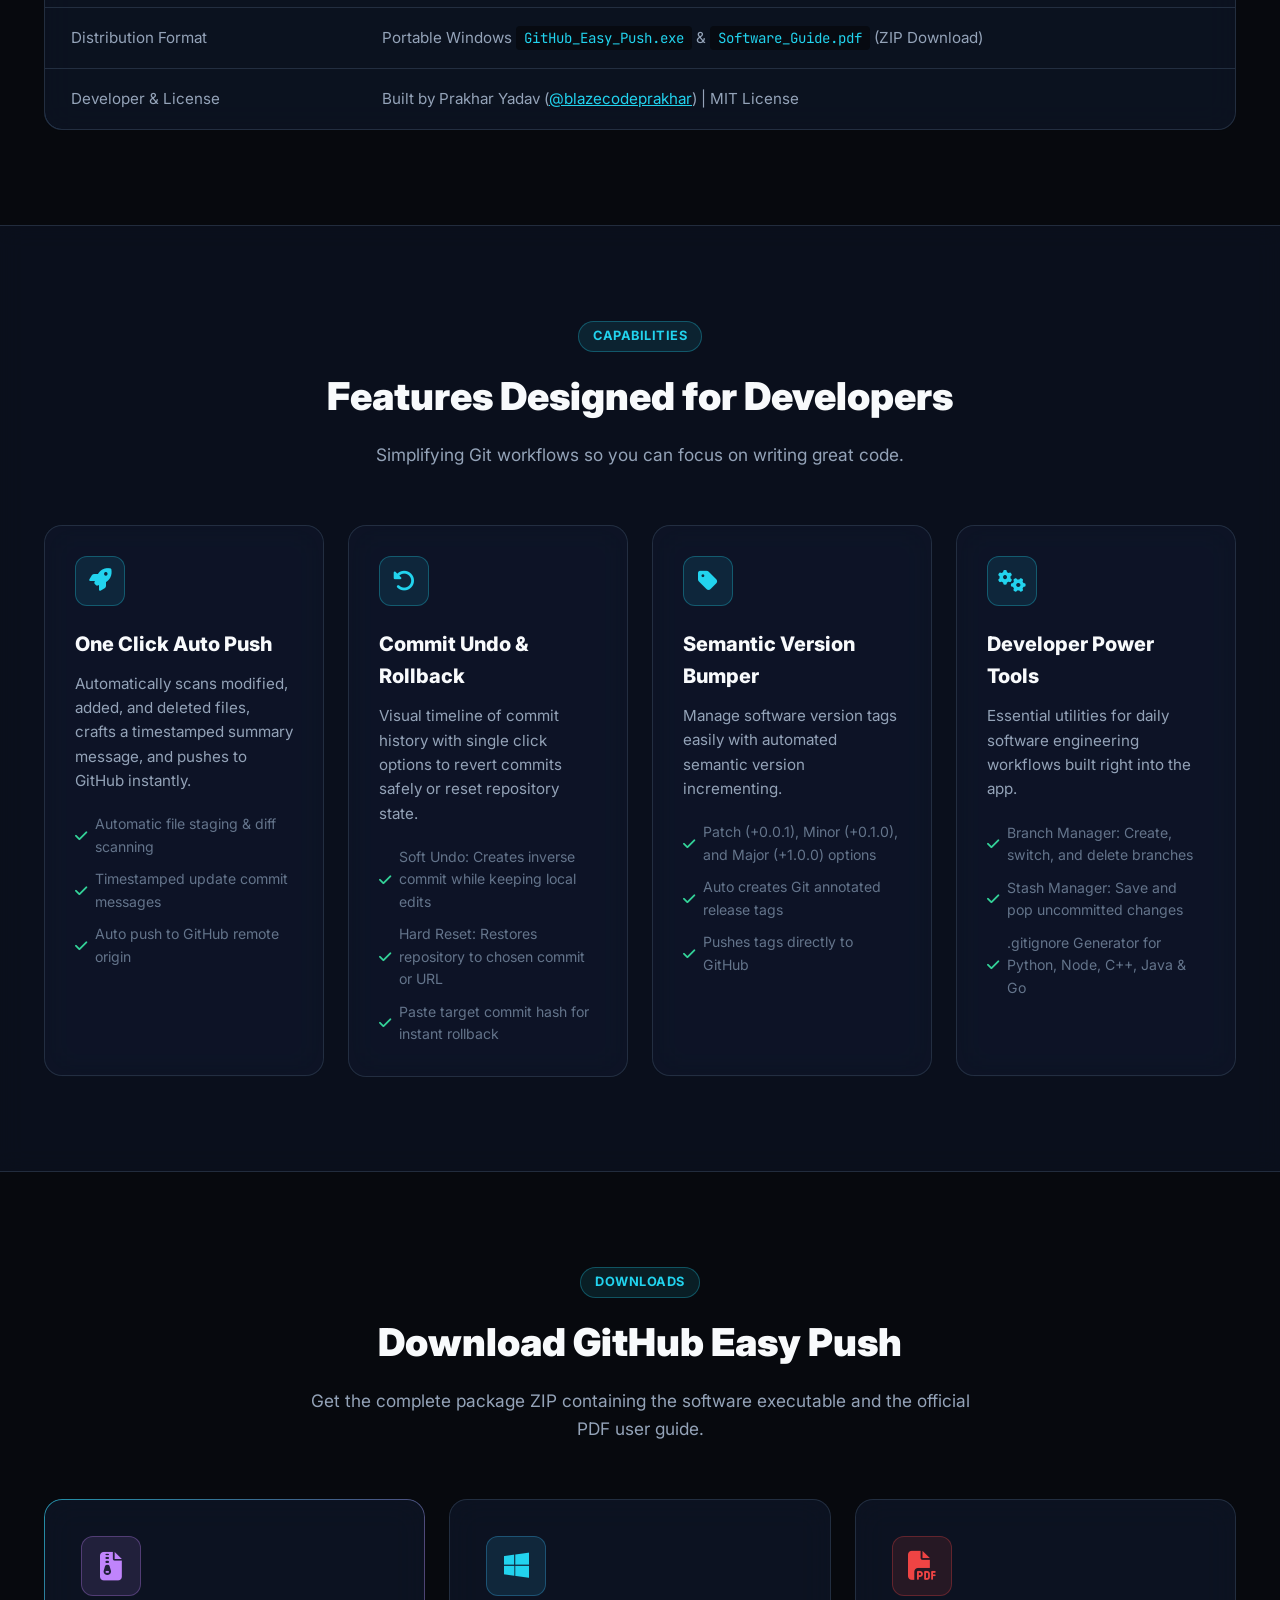
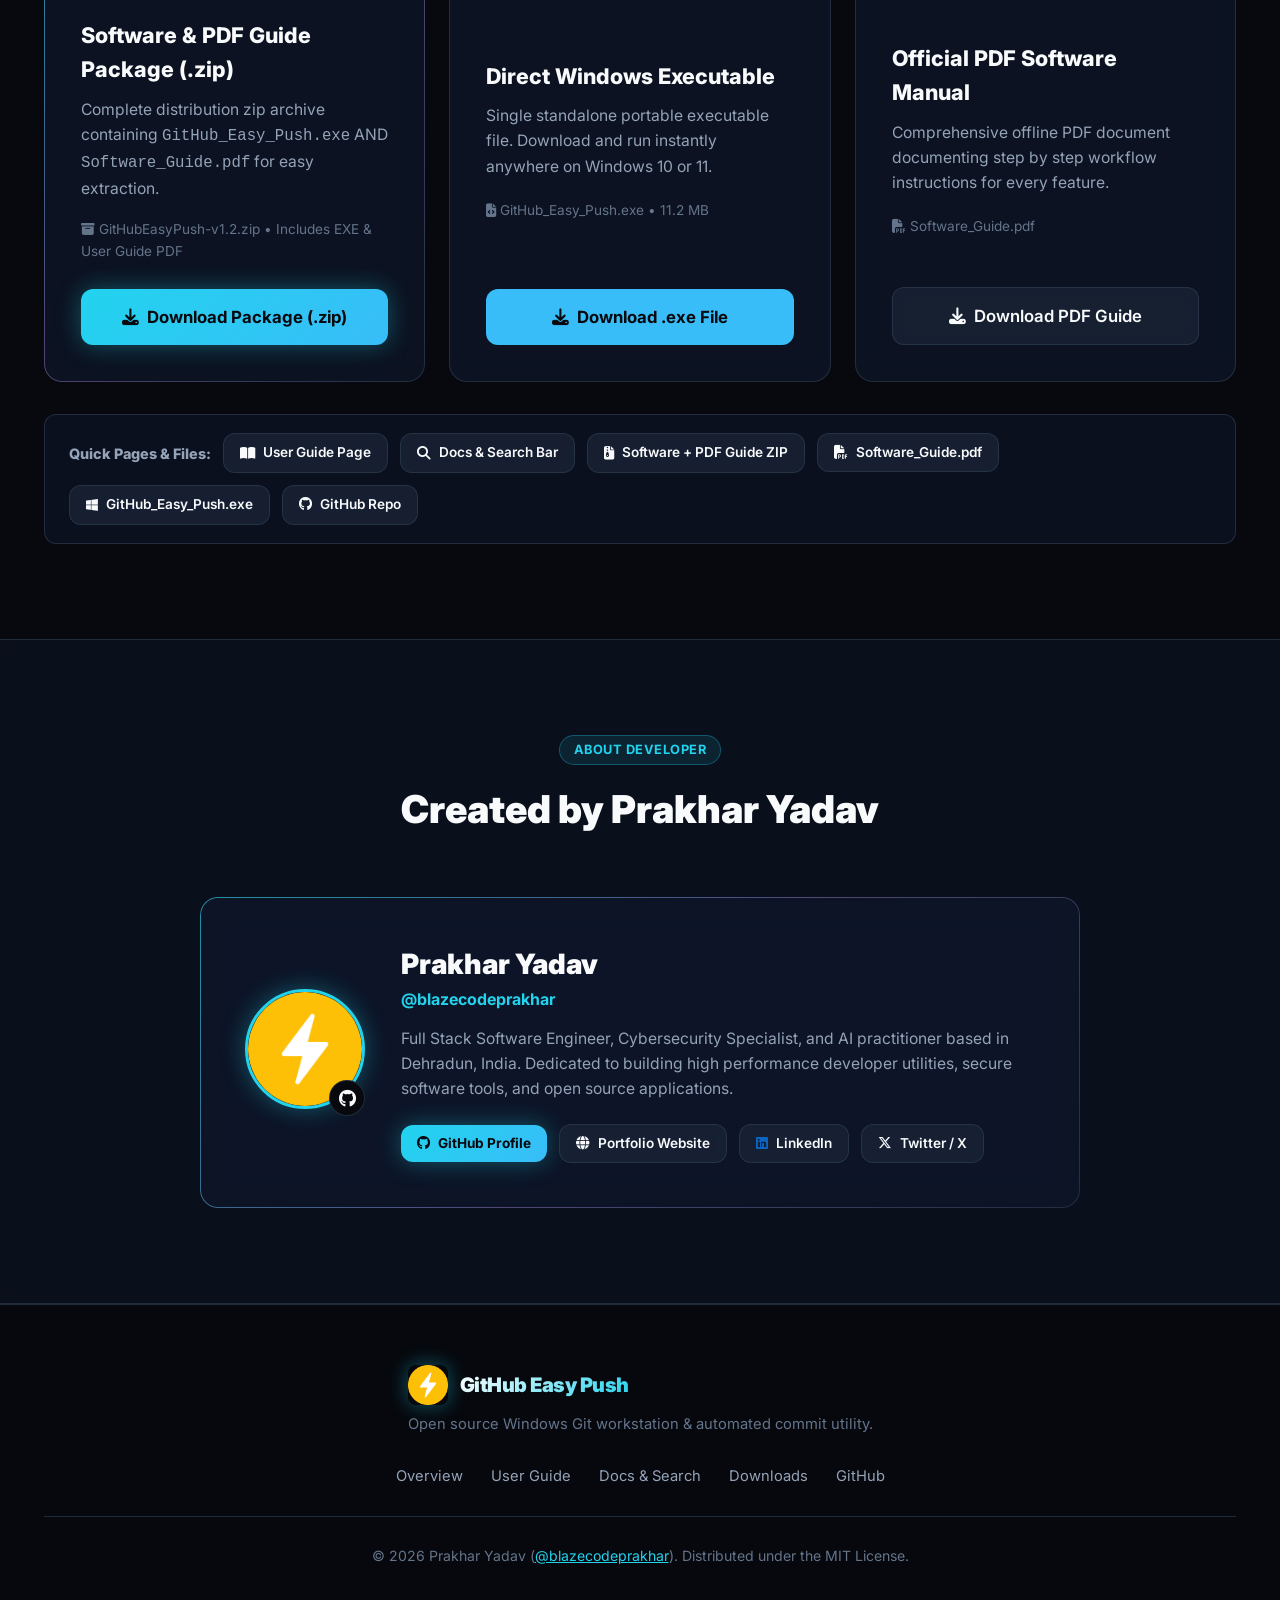
==== commit ff14d9a5: "[v0.0.3] Updated 12 file(s) (GitHubEasyPush-v1.2.zip, GitHub_Easy_Push.exe, __pycache__/app_gui.cpyt" ====
--- a/index.html
+++ b/index.html
@@ -103,8 +103,8 @@
         <a href="Software_Guide.pdf" download="Software_Guide.pdf" class="btn btn-secondary btn-sm" aria-label="Download PDF Guide">
           <i class="fa-solid fa-file-pdf"></i> PDF Guide
         </a>
-        <a href="GitHub_Easy_Push.exe" download="GitHub_Easy_Push.exe" class="btn btn-primary btn-sm download-exe-trigger" aria-label="Download Windows Executable">
-          <i class="fa-solid fa-download"></i> Download EXE
+        <a href="GitHubEasyPush-v1.2.zip" download="GitHubEasyPush-v1.2.zip" class="btn btn-primary btn-sm download-exe-trigger" aria-label="Download Package ZIP">
+          <i class="fa-solid fa-download"></i> Download Package (.zip)
         </a>
       </div>
 
@@ -135,12 +135,12 @@
 
             <!-- Download Action Buttons -->
             <div class="hero-actions">
-              <a href="GitHub_Easy_Push.exe" download="GitHub_Easy_Push.exe" class="btn btn-primary btn-lg download-exe-trigger" aria-label="Download Standalone Windows Executable">
+              <a href="GitHubEasyPush-v1.2.zip" download="GitHubEasyPush-v1.2.zip" class="btn btn-primary btn-lg download-zip-trigger" aria-label="Download Software and PDF Guide ZIP Package">
+                <i class="fa-solid fa-file-zipper"></i> Download Software & PDF Guide Package (.zip)
+              </a>
+
+              <a href="GitHub_Easy_Push.exe" download="GitHub_Easy_Push.exe" class="btn btn-blue btn-lg download-exe-trigger" aria-label="Download Direct Standalone Windows Executable">
                 <i class="fa-brands fa-windows"></i> Download Executable (.exe)
-              </a>
-
-              <a href="GitHubEasyPush-v1.2.zip" download="GitHubEasyPush-v1.2.zip" class="btn btn-blue btn-lg download-zip-trigger" aria-label="Download Windows App Package ZIP">
-                <i class="fa-solid fa-file-zipper"></i> Download Package (.zip)
               </a>
 
               <a href="Software_Guide.pdf" download="Software_Guide.pdf" class="btn btn-secondary btn-lg" aria-label="Download PDF Manual">
@@ -227,11 +227,11 @@
 
                 <div class="hero-card-download">
                   <div>
-                    <strong>Ready for Deployment</strong>
-                    <p>Single binary executable (.exe)</p>
-                  </div>
-                  <a href="GitHub_Easy_Push.exe" download="GitHub_Easy_Push.exe" class="btn btn-primary btn-sm download-exe-trigger" aria-label="Download Executable">
-                    <i class="fa-solid fa-download"></i> Download EXE
+                    <strong>Software & User Guide ZIP</strong>
+                    <p>Contains GitHub_Easy_Push.exe & Software_Guide.pdf</p>
+                  </div>
+                  <a href="GitHubEasyPush-v1.2.zip" download="GitHubEasyPush-v1.2.zip" class="btn btn-primary btn-sm download-zip-trigger" aria-label="Download Package ZIP">
+                    <i class="fa-solid fa-download"></i> Download Package (.zip)
                   </a>
                 </div>
               </div>
@@ -285,7 +285,7 @@
               </tr>
               <tr>
                 <td>Distribution Format</td>
-                <td>Portable Windows <code>GitHub_Easy_Push.exe</code> (Direct execution or ZIP download)</td>
+                <td>Portable Windows <code>GitHub_Easy_Push.exe</code> & <code>Software_Guide.pdf</code> (ZIP Download)</td>
               </tr>
               <tr>
                 <td>Developer & License</td>
@@ -360,33 +360,33 @@
         <div class="section-header text-center">
           <span class="section-tag">DOWNLOADS</span>
           <h2 class="section-title">Download GitHub Easy Push</h2>
-          <p class="section-desc">Get the standalone executable (.exe), ZIP package, or PDF user guide.</p>
+          <p class="section-desc">Get the complete package ZIP containing the software executable and the official PDF user guide.</p>
         </div>
 
         <div class="download-primary-grid">
+          <!-- Complete App Package ZIP Card -->
+          <div class="download-main-card tilt-card glow-border">
+            <div class="dl-icon dl-icon-zip"><i class="fa-solid fa-file-zipper"></i></div>
+            <div class="dl-details">
+              <h3>Software & PDF Guide Package (.zip)</h3>
+              <p>Complete distribution zip archive containing <code>GitHub_Easy_Push.exe</code> AND <code>Software_Guide.pdf</code> for easy extraction.</p>
+              <span class="dl-meta"><i class="fa-solid fa-box-archive"></i> GitHubEasyPush-v1.2.zip • Includes EXE & User Guide PDF</span>
+            </div>
+            <a href="GitHubEasyPush-v1.2.zip" download="GitHubEasyPush-v1.2.zip" class="btn btn-primary btn-lg download-zip-trigger" aria-label="Download Complete App Package ZIP">
+              <i class="fa-solid fa-download"></i> Download Package (.zip)
+            </a>
+          </div>
+
           <!-- Direct Executable Card -->
-          <div class="download-main-card tilt-card glow-border">
+          <div class="download-main-card tilt-card">
             <div class="dl-icon"><i class="fa-brands fa-windows"></i></div>
             <div class="dl-details">
               <h3>Direct Windows Executable</h3>
               <p>Single standalone portable executable file. Download and run instantly anywhere on Windows 10 or 11.</p>
               <span class="dl-meta"><i class="fa-solid fa-file-code"></i> GitHub_Easy_Push.exe • 11.2 MB</span>
             </div>
-            <a href="GitHub_Easy_Push.exe" download="GitHub_Easy_Push.exe" class="btn btn-primary btn-lg download-exe-trigger" aria-label="Download Direct Executable">
+            <a href="GitHub_Easy_Push.exe" download="GitHub_Easy_Push.exe" class="btn btn-blue btn-lg download-exe-trigger" aria-label="Download Direct Executable">
               <i class="fa-solid fa-download"></i> Download .exe File
-            </a>
-          </div>
-
-          <!-- Executable ZIP Card -->
-          <div class="download-main-card tilt-card">
-            <div class="dl-icon dl-icon-zip"><i class="fa-solid fa-file-zipper"></i></div>
-            <div class="dl-details">
-              <h3>App Package (.zip)</h3>
-              <p>Complete application zip archive containing the executable and icon resource for simple extraction.</p>
-              <span class="dl-meta"><i class="fa-solid fa-box-archive"></i> GitHubEasyPush-v1.2.zip</span>
-            </div>
-            <a href="GitHubEasyPush-v1.2.zip" download="GitHubEasyPush-v1.2.zip" class="btn btn-blue btn-lg download-zip-trigger" aria-label="Download App Package ZIP">
-              <i class="fa-solid fa-download"></i> Download Package (.zip)
             </a>
           </div>
 
@@ -409,6 +409,7 @@
           <span class="quick-title">Quick Pages & Files:</span>
           <a href="guide.html" class="btn btn-secondary btn-sm"><i class="fa-solid fa-book-open"></i> User Guide Page</a>
           <a href="docs.html" class="btn btn-secondary btn-sm"><i class="fa-solid fa-magnifying-glass"></i> Docs & Search Bar</a>
+          <a href="GitHubEasyPush-v1.2.zip" download="GitHubEasyPush-v1.2.zip" class="btn btn-secondary btn-sm"><i class="fa-solid fa-file-zipper"></i> Software + PDF Guide ZIP</a>
           <a href="Software_Guide.pdf" download="Software_Guide.pdf" class="btn btn-secondary btn-sm"><i class="fa-solid fa-file-pdf"></i> Software_Guide.pdf</a>
           <a href="GitHub_Easy_Push.exe" download="GitHub_Easy_Push.exe" class="btn btn-secondary btn-sm"><i class="fa-brands fa-windows"></i> GitHub_Easy_Push.exe</a>
           <a href="https://github.com/blazecodeprakhar/github-easy-push" target="_blank" class="btn btn-secondary btn-sm"><i class="fa-brands fa-github"></i> GitHub Repo</a>
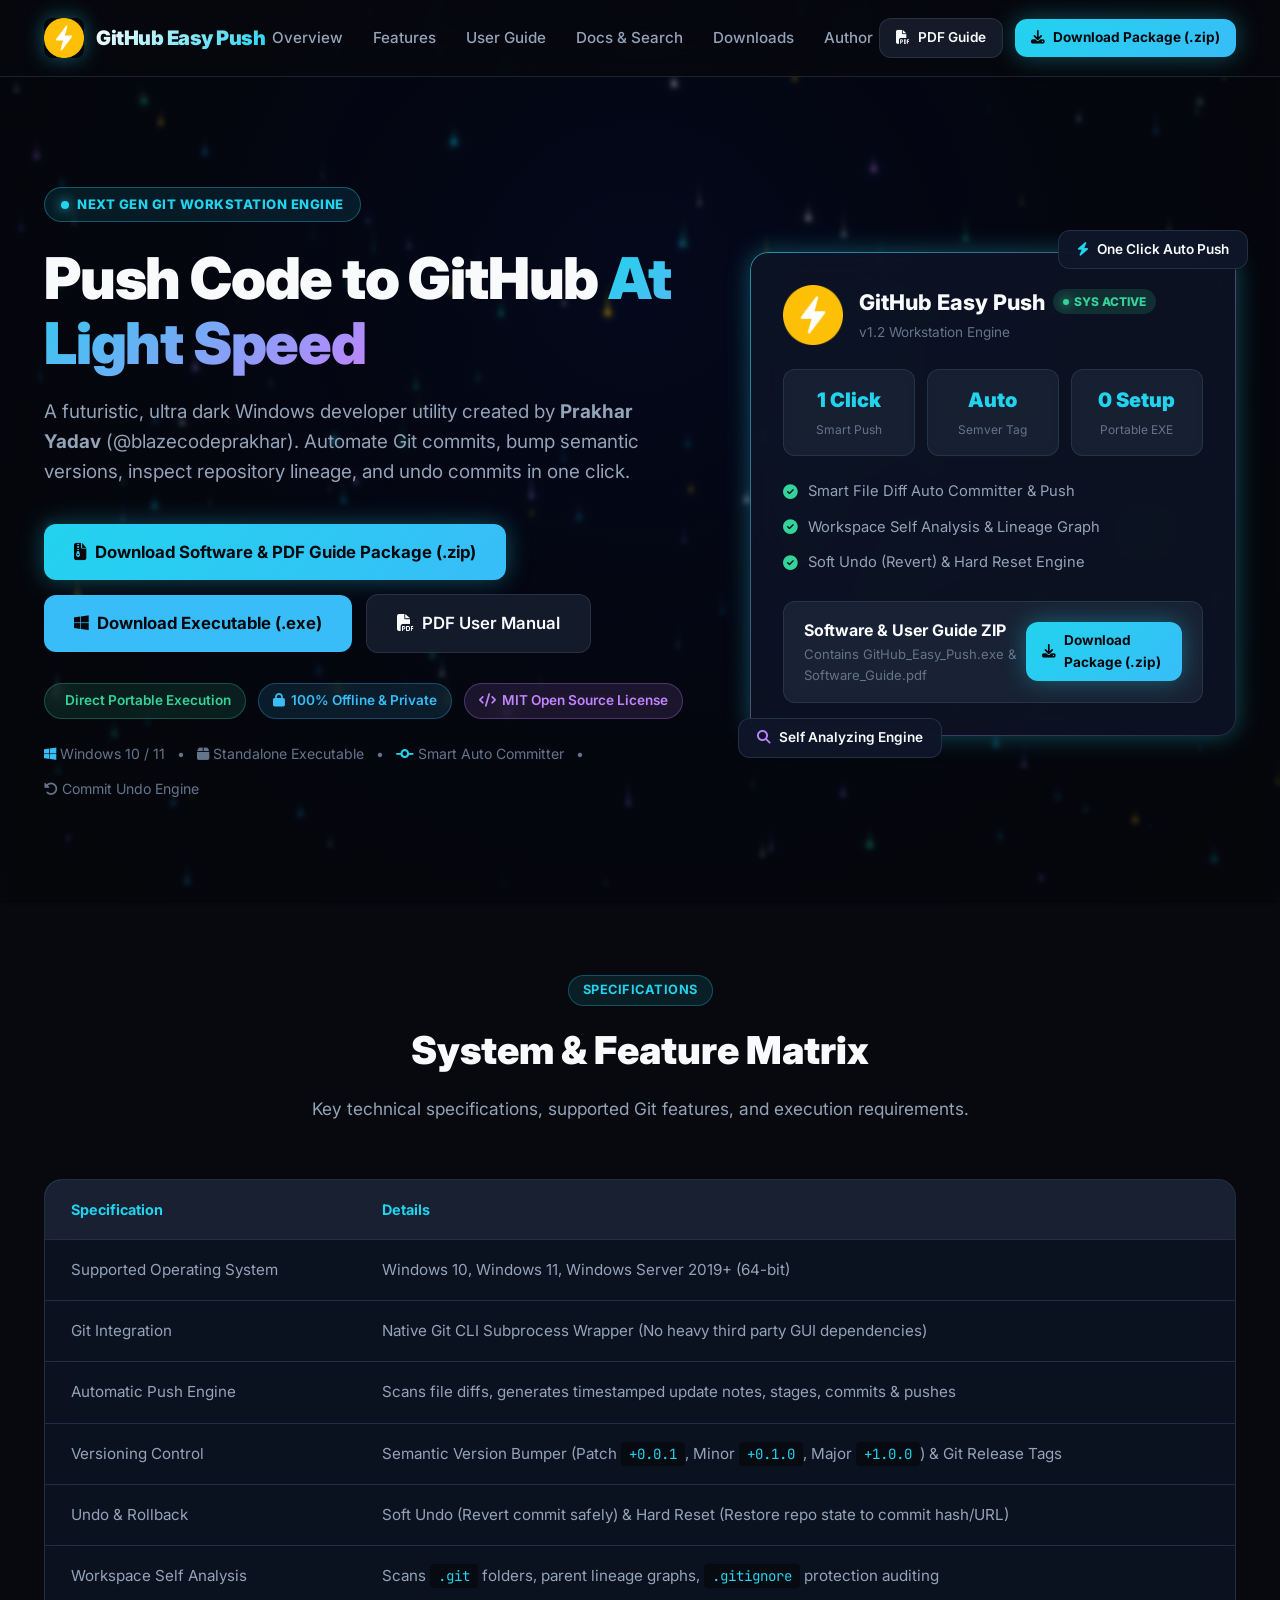
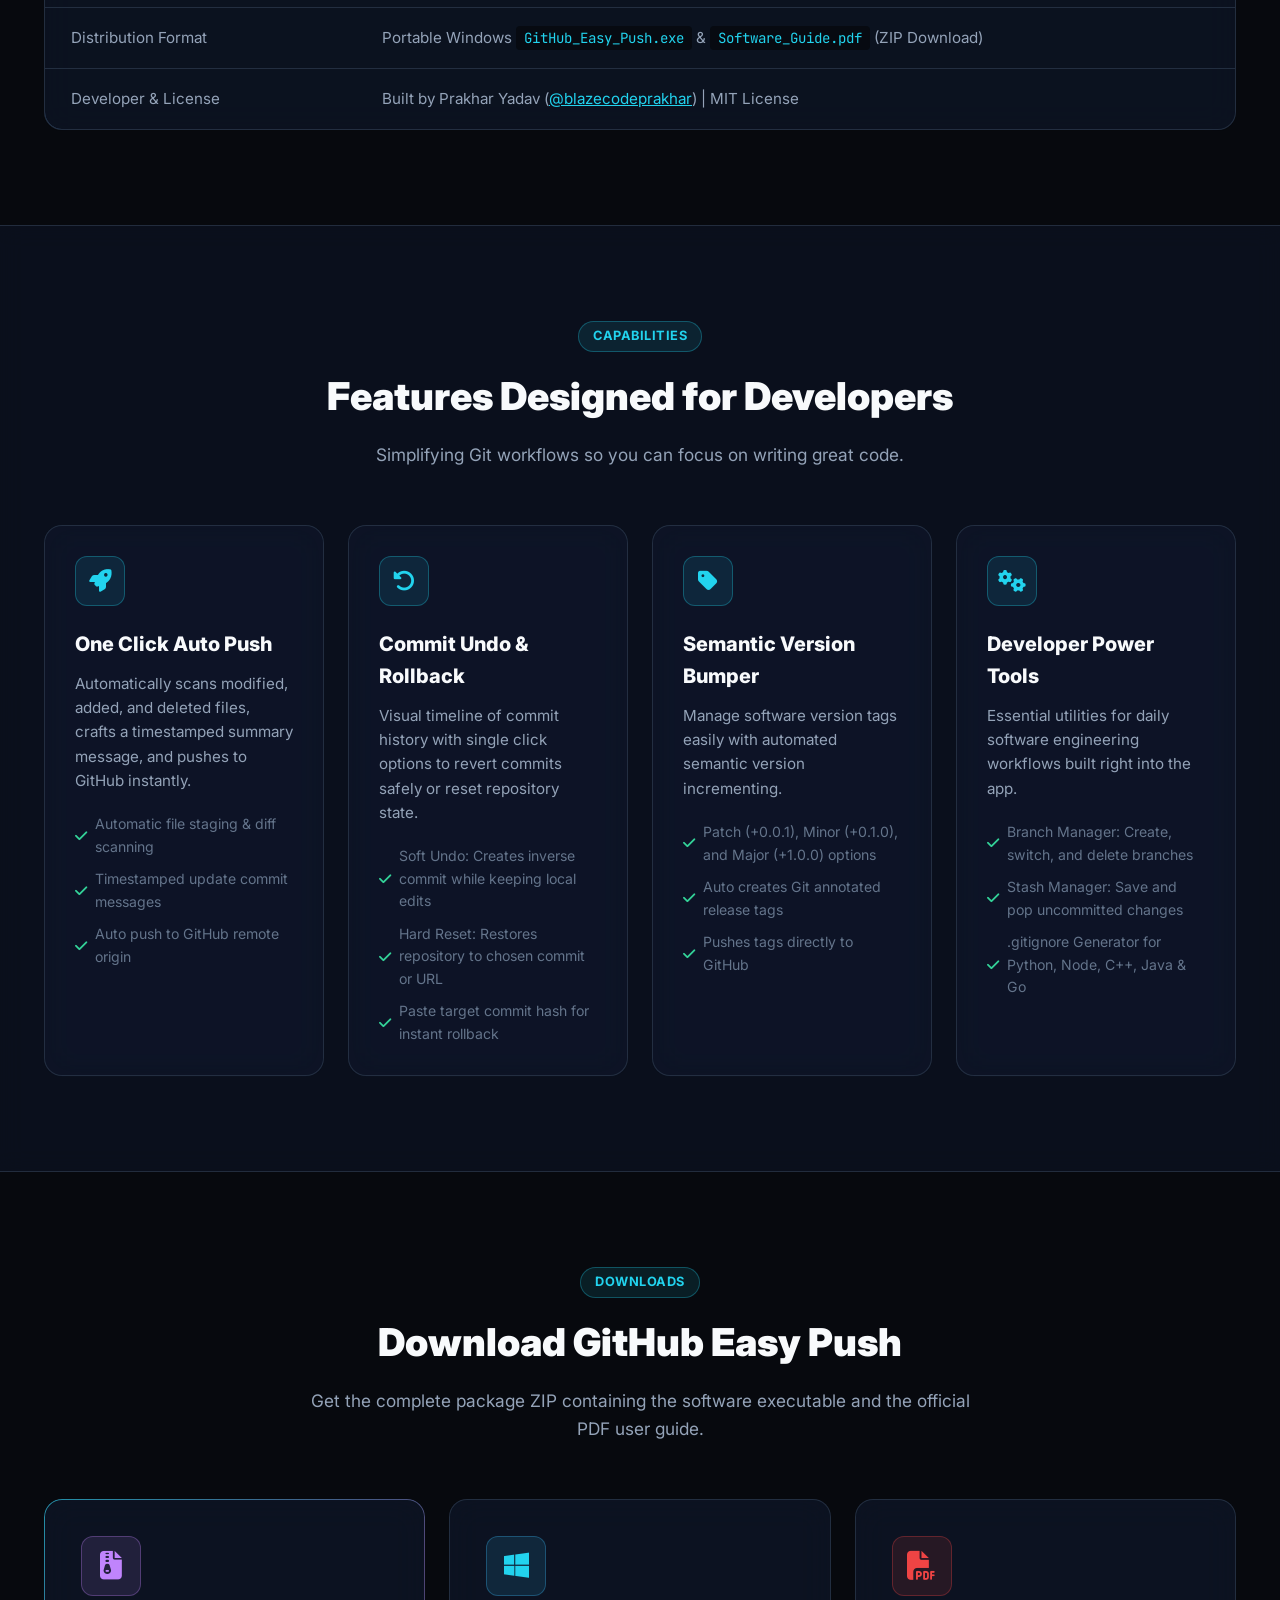
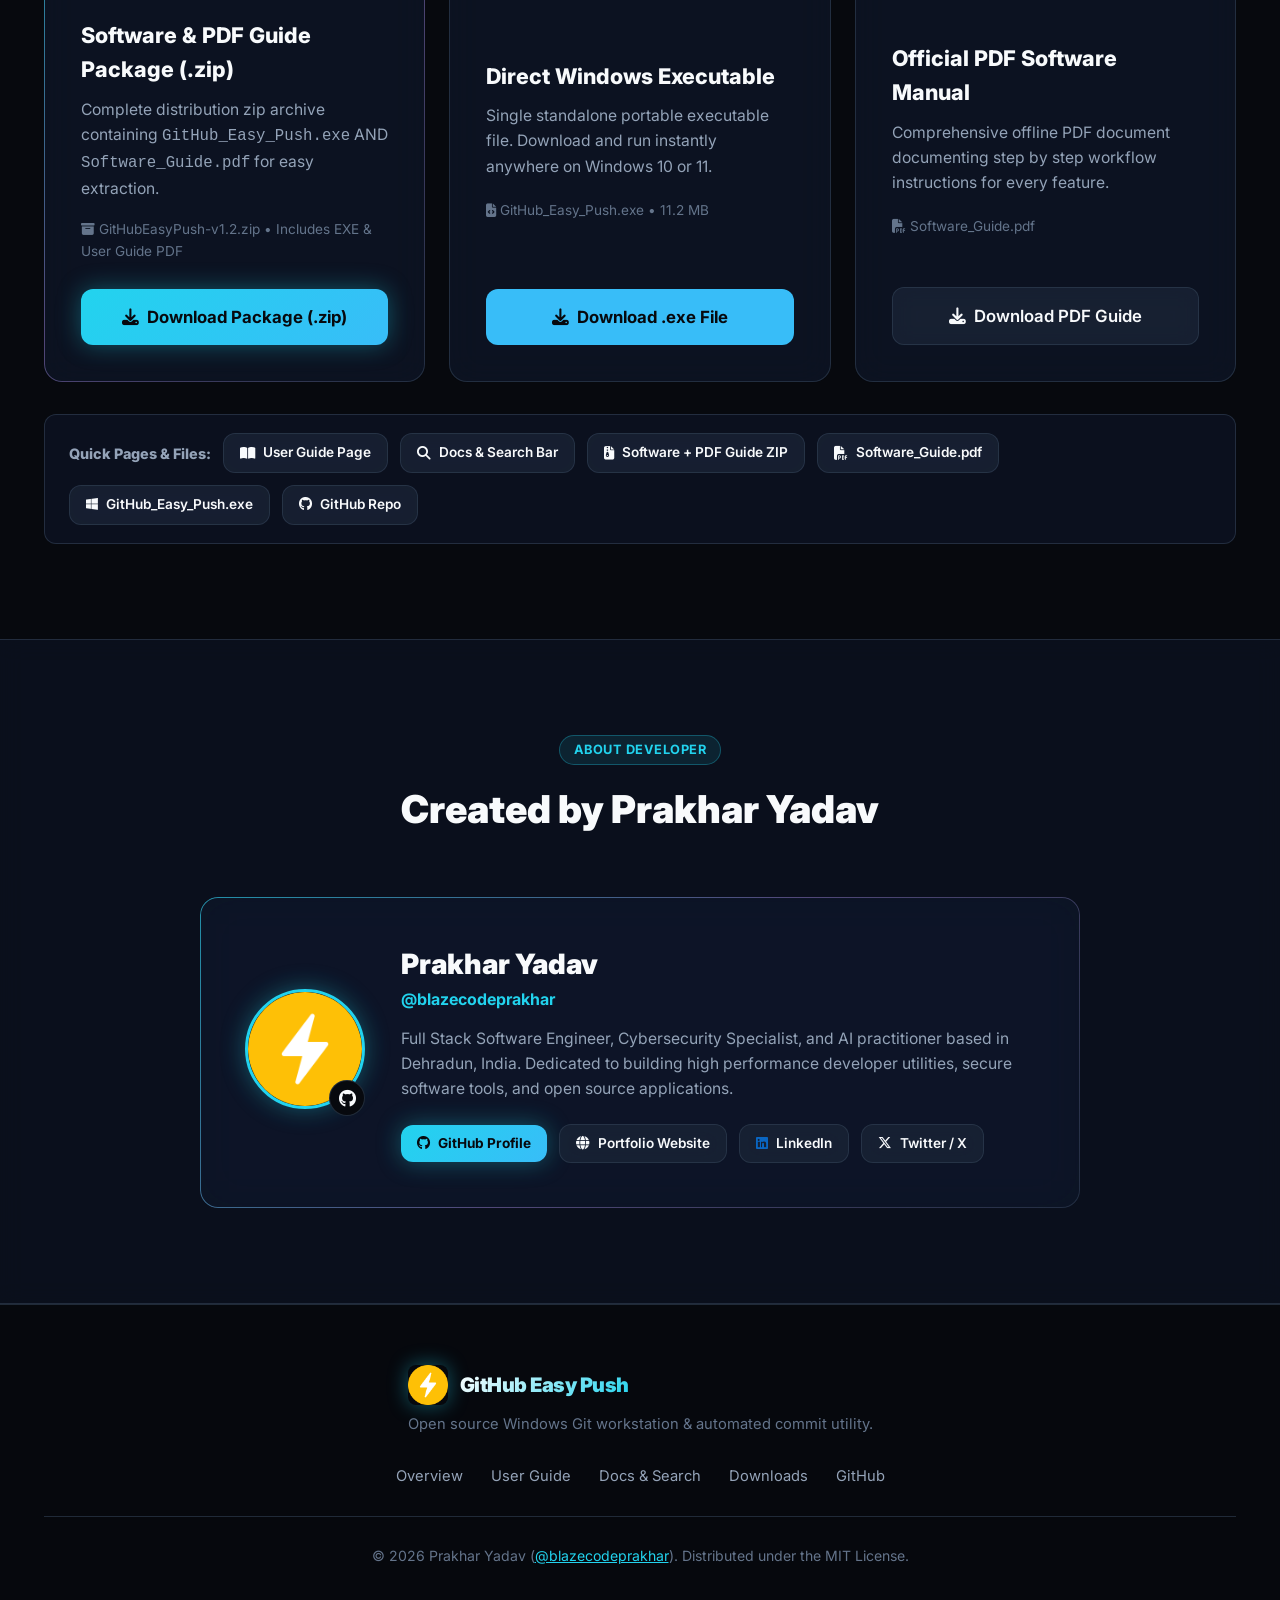
==== commit 1dc0e249: "Add robots.txt, sitemap.xml, AI search crawler meta tags, Geo SEO, and dark ambient star blur layer" ====
--- a/index.html
+++ b/index.html
@@ -11,7 +11,16 @@
   <meta name="keywords" content="github easy push, easy git push software, automated git commit tool, git repository undo engine, git version bumper, automatic git push python, prakhar yadav, blazecodeprakhar, windows git gui tool, git auto commit tool">
   <meta name="author" content="Prakhar Yadav (blazecodeprakhar)">
   <meta name="robots" content="index, follow, max-image-preview:large, max-snippet:-1, max-video-preview:-1">
+  <meta name="ai-search-bot" content="index, follow">
+  <meta name="gptbot" content="index, follow">
+  <meta name="claudebot" content="index, follow">
+  <meta name="perplexitybot" content="index, follow">
+  <meta name="geo.region" content="IN-UT">
+  <meta name="geo.placename" content="Dehradun">
+  <meta name="geo.position" content="30.3165;78.0322">
+  <meta name="ICBM" content="30.3165, 78.0322">
   <link rel="canonical" href="https://blazecodeprakhar.github.io/github-easy-push/">
+  <link rel="sitemap" type="application/xml" title="Sitemap" href="sitemap.xml">
 
   <!-- Open Graph / Social Sharing -->
   <meta property="og:type" content="website">
--- a/styles.css
+++ b/styles.css
@@ -67,6 +67,21 @@
   height: 100vh;
   z-index: 1; /* Sits behind text/cards (z-index 5) */
   pointer-events: none;
+  filter: blur(2.5px) contrast(1.15); /* Soft ambient dark blur effect for falling stars */
+  opacity: 0.85;
+}
+
+/* Ambient Dark Blur Overlay Layer across all sections */
+body::before {
+  content: "";
+  position: fixed;
+  top: 0;
+  left: 0;
+  width: 100vw;
+  height: 100vh;
+  background: radial-gradient(circle at 50% 30%, rgba(11, 15, 25, 0.35), rgba(7, 9, 14, 0.75));
+  pointer-events: none;
+  z-index: 2;
 }
 
 header, main, footer {
